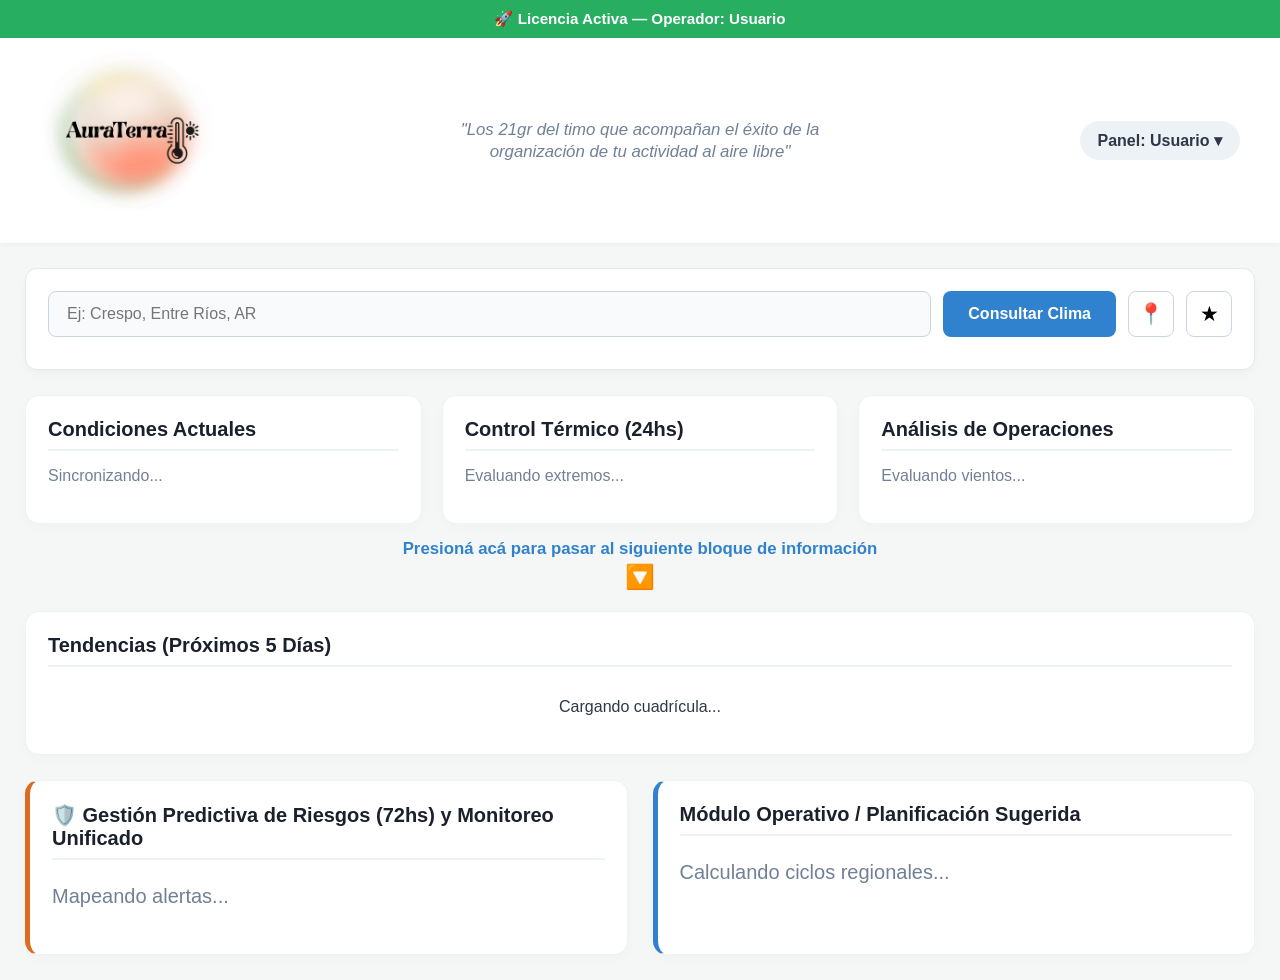
==== public/dashboard.html @ 8daf8d25 "feat: agregar dashboard.html en la carpeta public" ====
<!DOCTYPE html>
<html lang="es">
<head>
    <meta charset="UTF-8">
    <title>Dashboard - AuraTerra</title>
    <style>
        body { font-family: 'Segoe UI', sans-serif; background-color: #f4f7f6; color: #2d3748; margin: 0; padding: 0; scroll-behavior: smooth; }
        .estado-licencia-barra { background-color: #27ae60; color: white; text-align: center; padding: 10px; font-weight: bold; font-size: 0.95rem; }
        .toast-notificacion { display: none; background-color: #2d3748; color: white; padding: 14px 24px; position: fixed; bottom: 30px; left: 30px; z-index: 999999; border-radius: 8px; box-shadow: 0 4px 15px rgba(0,0,0,0.2); font-weight: 600; border-left: 5px solid #27ae60; }
        header { background-color: white; padding: 10px 40px; display: flex; justify-content: space-between; align-items: center; box-shadow: 0 2px 4px rgba(0,0,0,0.04); position: relative; }
        .logo-container-btn { background: none; border: none; cursor: pointer; padding: 0; display: inline-flex; align-items: center; outline: none; position: relative; z-index: 10; }
        .logo-img { width: 185px; height: auto; object-fit: contain; }
        .eslogan-central-header { position: absolute; left: 50%; transform: translateX(-50%); font-style: italic; color: #718096; font-size: 1.05rem; font-weight: 500; text-align: center; max-width: 450px; line-height: 1.3; pointer-events: none !important; z-index: 1; user-select: none; }
        .user-menu-container { position: relative; z-index: 10; }
        .user-trigger { cursor: pointer; font-weight: 600; padding: 10px 18px; background: #edf2f7; border-radius: 20px; user-select: none; display: inline-block; }
        .dropdown-menu { display: none; position: absolute; background: white; box-shadow: 0 10px 25px rgba(0,0,0,0.15); border-radius: 8px; padding: 15px; right: 0; top: 48px; z-index: 100000; min-width: 220px; border: 1px solid #e2e8f0; }
        .container { max-width: 1440px; margin: 0 auto; padding: 25px; }
        .buscador-box { background: white; padding: 22px; border-radius: 12px; box-shadow: 0 4px 10px rgba(0,0,0,0.03); margin-bottom: 25px; border: 1px solid #e2e8f0; }
        .buscador-inputs-row { display: flex; gap: 12px; align-items: center; width: 100%; }
        .buscador-inputs-row input { flex: 1; padding: 12px 18px; border: 1px solid #cbd5e0; border-radius: 8px; font-size: 1rem; background-color: #f8fafc; height: 46px; box-sizing: border-box; outline: none; }
        #btnGps, #btnFav { width: 46px; height: 46px; display: flex; align-items: center; justify-content: center; font-size: 1.3rem; cursor: pointer; border-radius: 8px; border: 1px solid #cbd5e0; background: #fff; box-sizing: border-box; }
        #btnBuscar { background: #3182ce; color: white; border: none; padding: 0 25px; height: 46px; border-radius: 8px; cursor: pointer; font-weight: bold; font-size: 1rem; white-space: nowrap; box-sizing: border-box; }
        .bloque-hoy-3-columnas { display: grid; grid-template-columns: 1fr 1fr 1fr; gap: 20px; align-items: stretch; margin-bottom: 5px; }
        .card { background: white; padding: 22px; border-radius: 14px; border: 1px solid #edf2f7; box-shadow: 0 4px 12px rgba(0,0,0,0.02); }
        .card h3 { margin-top: 0; margin-bottom: 12px; font-size: 1.25rem; color: #1a202c; border-bottom: 2px solid #edf2f7; padding-bottom: 8px; font-weight: 700; }
        .texto-agrandado-legible { font-size: 1.25rem !important; line-height: 1.6 !important; color: #2d3748; }
        .grid-cinco-columnas-dias { display: grid; grid-template-columns: repeat(5, 1fr); gap: 15px; margin-top: 15px; }
        .divisor-navegacion-interactivo { width: 100%; text-align: center; margin: 15px 0 20px 0; cursor: pointer; display: flex; flex-direction: column; align-items: center; justify-content: center; gap: 4px; color: #3182ce; font-weight: bold; font-size: 1.05rem; user-select: none; }
        .divisor-navegacion-interactivo .flecha-animada { font-size: 1.5rem; animation: bounceFlecha 1.5s infinite; }
        @keyframes bounceFlecha { 0%, 100% { transform: translateY(0); } 50% { transform: translateY(5px); } }
        
        .modal-alert-overlay { position: fixed; top: 0; left: 0; right: 0; bottom: 0; background: rgba(30, 41, 59, 0.45); backdrop-filter: blur(4px); display: none; justify-content: center; align-items: center; z-index: 999999; }
        .modal-alert-overlay.show { display: flex; }
        .modal-alert-card { background: white; padding: 30px; border-radius: 16px; width: 95%; max-width: 650px; box-shadow: 0 20px 25px rgba(0,0,0,0.15); text-align: left; }
        .input-modal-premium { width: 100%; padding: 12px; border: 2px solid #cbd5e0; border-radius: 8px; font-size: 1rem; margin: 15px 0; box-sizing: border-box; outline: none; }
        .btn-modal-confirm { background: #3182ce; color: white; padding: 12px; border: none; border-radius: 8px; font-weight: bold; cursor: pointer; width: 100%; margin-top: 15px; }
        .info-grid-modal { display: grid; grid-template-columns: 1fr 1fr; gap: 20px; margin-top: 20px; }
        .info-card-modal { background: #f8fafc; padding: 15px; border-radius: 10px; border-left: 4px solid #3182ce; }
        .info-card-modal h4 { margin: 0 0 8px 0; color: #2c5282; font-size: 1.1rem; }
        .info-card-modal p { margin: 0; font-size: 0.9rem; color: #4a5568; line-height: 1.4; }
    </style>
</head>
<body>
    <div id="toastApp" class="toast-notificacion"></div>
    <div class="estado-licencia-barra" id="barraEstadoLicencia">🚀 Licencia Activa — Operador: <span id="spanNombreUsuario">Usuario</span></div>

    <header id="seccionCabeceraTop">
        <button class="logo-container-btn" id="btnLogoInfo">
            <img src="./img/image_67422e.jpg" class="logo-img" alt="Logo">
        </button>
        <div class="eslogan-central-header">"Los 21gr del timo que acompañan el éxito de la organización de tu actividad al aire libre"</div>
        <div class="user-menu-container">
            <div class="user-trigger" id="userTrigger">Panel: <span id="spanNombrePanel">Usuario</span> ▾</div>
            <div class="dropdown-menu" id="dropdownMenu">
                <div style="font-weight:bold; margin-bottom:8px; border-bottom:1px solid #edf2f7; padding-bottom:4px;">📍 Favoritos</div>
                <div id="listaFavoritosContent"></div>
                <a href="#" id="linkAdminConsole" style="display: none; color: #3182ce; font-weight: bold; padding: 8px 0; text-decoration: none; font-size: 0.95rem; border-top: 1px solid #edf2f7; margin-top: 5px;">⚙️ Consola Especial Admin</a>
                <a href="#" id="btnCerrarSesion" style="color:#e53e3e; text-decoration:none; display:block; margin-top:10px; font-weight:bold; border-top:1px solid #edf2f7; padding-top:8px;">Cerrar Sesión</a>
            </div>
        </div>
    </header>

    <div class="container">
        <div class="buscador-box">
            <div class="buscador-inputs-row">
                <input type="text" id="inputCiudad" placeholder="Ej: Crespo, Entre Ríos, AR">
                <button id="btnBuscar">Consultar Clima</button>
                <button id="btnGps" title="Ubicación Actual">📍</button>
                <button id="btnFav" title="Guardar Favorito">★</button>
            </div>
            <div id="coordenadasActuales" style="margin-top: 10px; font-size: 0.9rem; color:#718096;"></div>
        </div>

        <div class="bloque-hoy-3-columnas" id="seccionClimaHoyPrincipal">
            <div class="card" id="cardActual"><h3>Condiciones Actuales</h3><div id="bloqueActual"><p style="color:#718096;">Sincronizando...</p></div></div>
            <div class="card" id="cardControlTermicoMini"><h3>Control Térmico (24hs)</h3><div id="bloqueExtremas24hCont"><p style="color:#718096;">Evaluando extremos...</p></div></div>
            <div class="card" id="cardLegalFumigacion"><h3 id="tituloDinamicoLegal">Análisis de Operaciones</h3><div id="bloqueLegalFumigacion"><p style="color:#718096;">Evaluando vientos...</p></div></div>
        </div>

        <div class="divisor-navegacion-interactivo" onclick="document.getElementById('seccionBloquesInformacionCard').scrollIntoView({behavior:'smooth'});">
            <span>Presioná acá para pasar al siguiente bloque de información</span>
            <span class="flecha-animada">🔽</span>
        </div>

        <div class="card" id="cardPronosticoCardMaster" style="margin-bottom: 25px;">
            <h3>Tendencias (Próximos 5 Días)</h3>
            <div class="grid-cinco-columnas-dias" id="bloquePronostico"><p style="grid-column: span 5; text-align:center;">Cargando cuadrícula...</p></div>
        </div>

        <div style="display: grid; grid-template-columns: 1fr 1fr; gap: 25px;" id="seccionBloquesInformacionCard">
            <div class="card" style="border-left: 5px solid #dd6b20;">
                <h3>🛡️ Gestión Predictiva de Riesgos (72hs) y Monitoreo Unificado</h3>
                <div id="bloqueAlertas" class="texto-agrandado-legible"><p style="color:#718096;">Mapeando alertas...</p></div>
            </div>
            <div class="card" id="cardFiltroDinamicoRol" style="border-left: 5px solid #3182ce;">
                <h3 id="tituloFiltroDinamicoRol">Módulo Operativo / Planificación Sugerida</h3>
                <div id="bloqueFiltroDinamicoRol" class="texto-agrandado-legible"><p style="color:#718096;">Calculando ciclos regionales...</p></div>
                <div id="bloqueSecundarioRol" style="margin-top:15px;"></div>
            </div>
        </div>
    </div>

    <!-- Modales -->
    <div class="modal-alert-overlay" id="modalInfoCorporativo">
        <div class="modal-alert-card">
            <div style="text-align: center; margin-bottom: 10px;">
                <img src="./img/image_67422e.jpg" style="width: 140px; height: auto;" alt="Logo">
                <h2 style="color:#2b6cb0; margin: 10px 0 5px 0;">AuraTerra</h2>
            </div>
            <div class="info-grid-modal">
                <div class="info-card-modal">
                    <h4>👥 Quiénes Somos</h4>
                    <p>Somos una plataforma de ingeniería agroclimatológica en Entre Ríos, fundada por <b>Javier Folmer, Soledad Gareis y Tamara Godoy</b>.</p>
                </div>
                <div class="info-card-modal">
                    <h4>⚙️ Cómo funciona</h4>
                    <p>Procesamos hilos asincrónicos de OpenWeather cruzados con marcos legales de deriva fitosanitaria y seguridad estructural.</p>
                </div>
            </div>
            <div class="info-card-modal" style="margin-top:20px; width:100%; border-left-color:#27ae60;">
                <h4>🚀 Qué Nos Diferencia del Resto</h4>
                <p>Transformamos analíticas crudas atmosféricas en marcos de decisión operativos personalizados de forma directa por rol de usuario activo, blindando tus montajes perimetrales y siembras zonales.</p>
            </div>
            <button id="btnCerrarModalInfo" class="btn-modal-confirm">Volver al Panel Técnico ⬅</button>
        </div>
    </div>

    <div class="modal-alert-overlay" id="modalAgregarAliasFav">
        <div class="modal-alert-card">
            <h3>⭐ Asignar Alias Favorito</h3>
            <p style="color:#718096; font-size:0.85rem; margin-bottom:10px;">Ingresá una etiqueta descriptiva para este lote:</p>
            <input type="text" id="inputModalAlias" class="input-modal-premium" placeholder="Ej: Mi Campo Principal">
            <div style="display:flex; gap:10px; justify-content:flex-end; margin-top:15px;">
                <button id="btnCancelarAlias" style="background:#e2e8f0; color:#4a5568; padding:10px 15px; border-radius:6px; border:none; cursor:pointer;">Cancelar</button>
                <button id="btnConfirmarAlias" style="background:#3182ce; color:white; padding:10px 15px; border-radius:6px; border:none; cursor:pointer;">Guardar Marcador</button>
            </div>
        </div>
    </div>

    <div id="modalErrorBuscador" class="modal-alert-overlay">
        <div class="modal-alert-card" style="text-align:center;">
            <h3 style="color:#e53e3e; margin-top:0;">⚠️ Formato de Búsqueda Inválido</h3>
            <p style="color:#4a5568; line-height:1.5; text-align:left;">Por favor, ingrese la localidad respetando la estructura obligatoria de tres términos separados por comas:<br><br><b>Ciudad, Provincia, País</b><br><br><i>Ejemplo: Crespo, Entre Ríos, AR</i></p>
            <button id="btnCerrarModalError" style="background:#e53e3e; width:100%; color:white; border:none; padding:10px; border-radius:6px; cursor:pointer; font-weight:bold;">Entendido</button>
        </div>
    </div>

    <div class="modal-alert-overlay" id="modalEditarAliasFav">
        <div class="modal-alert-card">
            <h3>📝 Renombrar Alias de Favorito</h3>
            <p style="color:#718096; font-size:0.85rem; margin-bottom:10px;">Modificá el nombre identificatorio de esta localidad guardada:</p>
            <input type="text" id="inputModalEditarAlias" class="input-modal-premium" style="width:100%; padding:12px; border:2px solid #cbd5e0; border-radius:8px; outline:none; margin:10px 0;">
            <div style="display:flex; gap:10px; justify-content:flex-end; margin-top:15px;">
                <button onclick="document.getElementById('modalEditarAliasFav').classList.remove('show')" style="background:#e2e8f0; color:#4a5568; padding:10px 15px; border-radius:6px; border:none; cursor:pointer;">Cancelar</button>
                <button id="btnConfirmarEditarAlias" style="background:#27ae60; color:white; padding:10px 15px; border-radius:6px; border:none; cursor:pointer;">Actualizar Nombre</button>
            </div>
        </div>
    </div>

    <script>
        // Configuración global de conexión con la API Backend
        const URL_BASE_SISTEMA = "http://localhost/auraTerraMayo/PUBLIC";

        // Carga dinámica de datos de usuario desde localStorage/sessionStorage
        const usuarioSesion = JSON.parse(localStorage.getItem('usuario') || '{}');
        const ROL_DE_SESION_ACTIVO = usuarioSesion.rol || 'agricultor';
        const NOMBRE_DE_USUARIO_SESION = usuarioSesion.nombre || 'Usuario';

        document.addEventListener('DOMContentLoaded', () => {
            const spanNombreUsuario = document.getElementById('spanNombreUsuario');
            const spanNombrePanel = document.getElementById('spanNombrePanel');
            const linkAdminConsole = document.getElementById('linkAdminConsole');

            if (spanNombreUsuario) spanNombreUsuario.textContent = NOMBRE_DE_USUARIO_SESION;
            if (spanNombrePanel) spanNombrePanel.textContent = NOMBRE_DE_USUARIO_SESION;

            if (ROL_DE_SESION_ACTIVO === 'admin' && linkAdminConsole) {
                linkAdminConsole.style.display = 'block';
            }

            // Manejo del menú desplegable de usuario
            const ut = document.getElementById('userTrigger');
            const dm = document.getElementById('dropdownMenu');
            if (ut && dm) {
                ut.addEventListener('click', (e) => {
                    e.stopPropagation();
                    dm.style.display = (dm.style.display === 'block') ? 'none' : 'block';
                });
            }
            document.addEventListener('click', () => { if (dm) dm.style.display = 'none'; });

            // Cierre de sesión enviando petición al Backend
            const btnCerrarSesion = document.getElementById('btnCerrarSesion');
            if (btnCerrarSesion) {
                btnCerrarSesion.addEventListener('click', async (e) => {
                    e.preventDefault();
                    try {
                        await fetch(`${URL_BASE_SISTEMA}/logout`, { method: 'POST' });
                    } catch (err) {
                        console.error("Error cerrando sesión en API:", err);
                    }
                    localStorage.removeItem('usuario');
                    window.location.href = './index.html';
                });
            }
        });
    </script>
    <script src="./js/dashboard.js"></script>
</body>
</html>
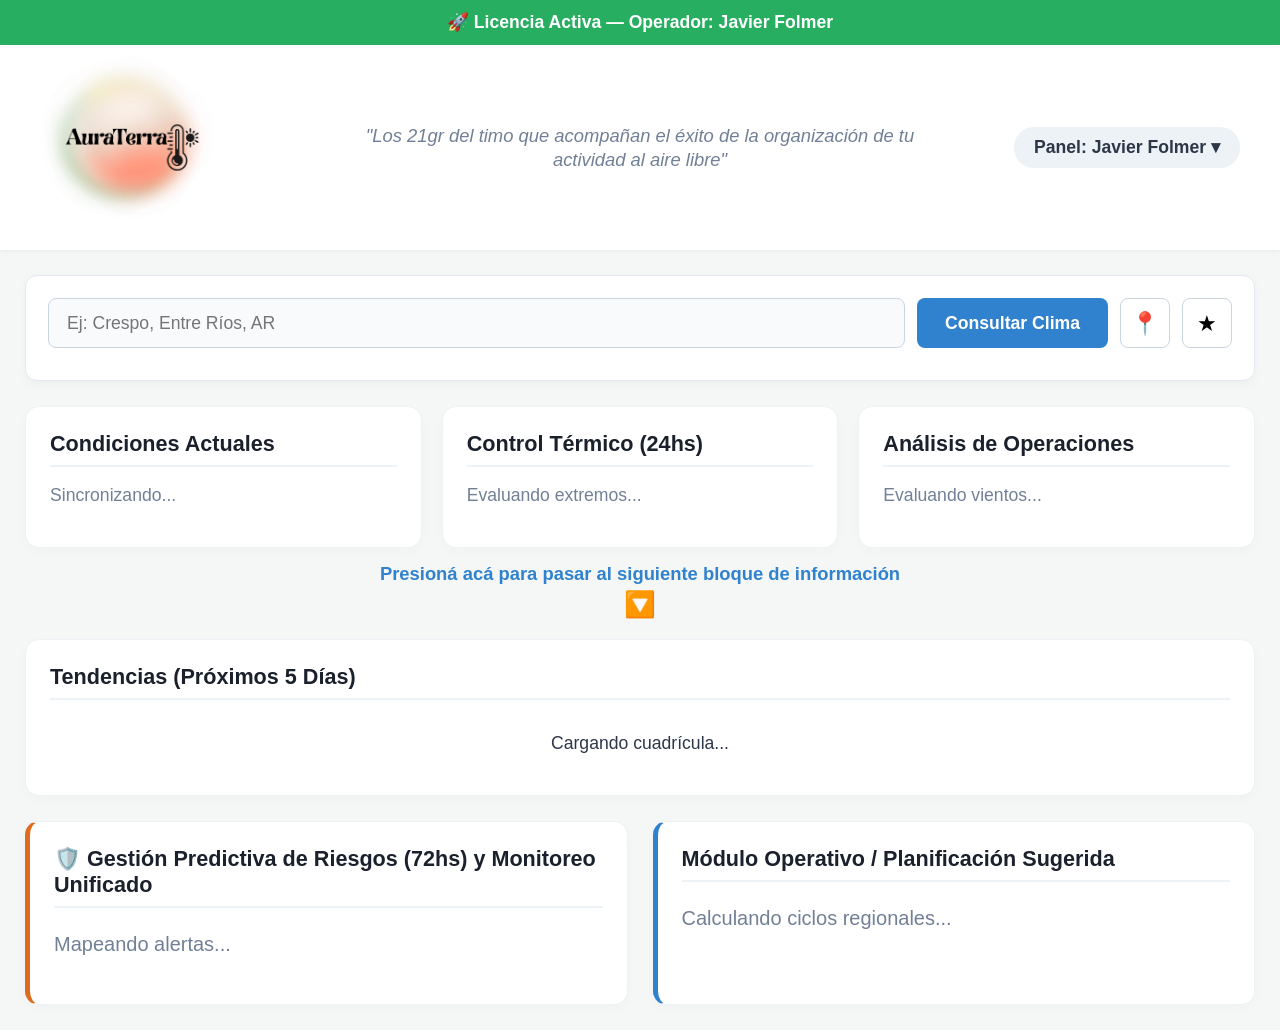
==== commit 88633a2b: "Aumento en el tamaño de letra, box para dejar sesion iniciada y mensaje para doble factor de autemti" ====
--- a/public/dashboard.html
+++ b/public/dashboard.html
@@ -5,39 +5,39 @@
     <title>Dashboard - AuraTerra</title>
     <style>
         body { font-family: 'Segoe UI', sans-serif; background-color: #f4f7f6; color: #2d3748; margin: 0; padding: 0; scroll-behavior: smooth; }
-        .estado-licencia-barra { background-color: #27ae60; color: white; text-align: center; padding: 10px; font-weight: bold; font-size: 0.95rem; }
+        .estado-licencia-barra { background-color: #27ae60; color: white; text-align: center; padding: 12px; font-weight: bold; font-size: 1.1rem; }
         .toast-notificacion { display: none; background-color: #2d3748; color: white; padding: 14px 24px; position: fixed; bottom: 30px; left: 30px; z-index: 999999; border-radius: 8px; box-shadow: 0 4px 15px rgba(0,0,0,0.2); font-weight: 600; border-left: 5px solid #27ae60; }
         header { background-color: white; padding: 10px 40px; display: flex; justify-content: space-between; align-items: center; box-shadow: 0 2px 4px rgba(0,0,0,0.04); position: relative; }
         .logo-container-btn { background: none; border: none; cursor: pointer; padding: 0; display: inline-flex; align-items: center; outline: none; position: relative; z-index: 10; }
         .logo-img { width: 185px; height: auto; object-fit: contain; }
-        .eslogan-central-header { position: absolute; left: 50%; transform: translateX(-50%); font-style: italic; color: #718096; font-size: 1.05rem; font-weight: 500; text-align: center; max-width: 450px; line-height: 1.3; pointer-events: none !important; z-index: 1; user-select: none; }
+        .eslogan-central-header { position: absolute; left: 50%; transform: translateX(-50%); font-style: italic; color: #718096; font-size: 1.15rem; font-weight: 500; text-align: center; max-width: 550px; line-height: 1.3; pointer-events: none !important; z-index: 1; user-select: none; }
         .user-menu-container { position: relative; z-index: 10; }
-        .user-trigger { cursor: pointer; font-weight: 600; padding: 10px 18px; background: #edf2f7; border-radius: 20px; user-select: none; display: inline-block; }
-        .dropdown-menu { display: none; position: absolute; background: white; box-shadow: 0 10px 25px rgba(0,0,0,0.15); border-radius: 8px; padding: 15px; right: 0; top: 48px; z-index: 100000; min-width: 220px; border: 1px solid #e2e8f0; }
+        .user-trigger { cursor: pointer; font-weight: 700; font-size: 1.1rem; padding: 10px 20px; background: #edf2f7; border-radius: 20px; user-select: none; display: inline-block; }
+        .dropdown-menu { display: none; position: absolute; background: white; box-shadow: 0 10px 25px rgba(0,0,0,0.15); border-radius: 8px; padding: 15px; right: 0; top: 48px; z-index: 100000; min-width: 240px; border: 1px solid #e2e8f0; }
         .container { max-width: 1440px; margin: 0 auto; padding: 25px; }
         .buscador-box { background: white; padding: 22px; border-radius: 12px; box-shadow: 0 4px 10px rgba(0,0,0,0.03); margin-bottom: 25px; border: 1px solid #e2e8f0; }
         .buscador-inputs-row { display: flex; gap: 12px; align-items: center; width: 100%; }
-        .buscador-inputs-row input { flex: 1; padding: 12px 18px; border: 1px solid #cbd5e0; border-radius: 8px; font-size: 1rem; background-color: #f8fafc; height: 46px; box-sizing: border-box; outline: none; }
-        #btnGps, #btnFav { width: 46px; height: 46px; display: flex; align-items: center; justify-content: center; font-size: 1.3rem; cursor: pointer; border-radius: 8px; border: 1px solid #cbd5e0; background: #fff; box-sizing: border-box; }
-        #btnBuscar { background: #3182ce; color: white; border: none; padding: 0 25px; height: 46px; border-radius: 8px; cursor: pointer; font-weight: bold; font-size: 1rem; white-space: nowrap; box-sizing: border-box; }
+        .buscador-inputs-row input { flex: 1; padding: 12px 18px; border: 1px solid #cbd5e0; border-radius: 8px; font-size: 1.1rem; background-color: #f8fafc; height: 50px; box-sizing: border-box; outline: none; }
+        #btnGps, #btnFav { width: 50px; height: 50px; display: flex; align-items: center; justify-content: center; font-size: 1.4rem; cursor: pointer; border-radius: 8px; border: 1px solid #cbd5e0; background: #fff; box-sizing: border-box; }
+        #btnBuscar { background: #3182ce; color: white; border: none; padding: 0 28px; height: 50px; border-radius: 8px; cursor: pointer; font-weight: bold; font-size: 1.1rem; white-space: nowrap; box-sizing: border-box; }
         .bloque-hoy-3-columnas { display: grid; grid-template-columns: 1fr 1fr 1fr; gap: 20px; align-items: stretch; margin-bottom: 5px; }
-        .card { background: white; padding: 22px; border-radius: 14px; border: 1px solid #edf2f7; box-shadow: 0 4px 12px rgba(0,0,0,0.02); }
-        .card h3 { margin-top: 0; margin-bottom: 12px; font-size: 1.25rem; color: #1a202c; border-bottom: 2px solid #edf2f7; padding-bottom: 8px; font-weight: 700; }
+        .card { background: white; padding: 24px; border-radius: 14px; border: 1px solid #edf2f7; box-shadow: 0 4px 12px rgba(0,0,0,0.02); }
+        .card h3 { margin-top: 0; margin-bottom: 14px; font-size: 1.35rem; color: #1a202c; border-bottom: 2px solid #edf2f7; padding-bottom: 8px; font-weight: 800; }
         .texto-agrandado-legible { font-size: 1.25rem !important; line-height: 1.6 !important; color: #2d3748; }
         .grid-cinco-columnas-dias { display: grid; grid-template-columns: repeat(5, 1fr); gap: 15px; margin-top: 15px; }
-        .divisor-navegacion-interactivo { width: 100%; text-align: center; margin: 15px 0 20px 0; cursor: pointer; display: flex; flex-direction: column; align-items: center; justify-content: center; gap: 4px; color: #3182ce; font-weight: bold; font-size: 1.05rem; user-select: none; }
-        .divisor-navegacion-interactivo .flecha-animada { font-size: 1.5rem; animation: bounceFlecha 1.5s infinite; }
+        .divisor-navegacion-interactivo { width: 100%; text-align: center; margin: 15px 0 20px 0; cursor: pointer; display: flex; flex-direction: column; align-items: center; justify-content: center; gap: 4px; color: #3182ce; font-weight: bold; font-size: 1.15rem; user-select: none; }
+        .divisor-navegacion-interactivo .flecha-animada { font-size: 1.6rem; animation: bounceFlecha 1.5s infinite; }
         @keyframes bounceFlecha { 0%, 100% { transform: translateY(0); } 50% { transform: translateY(5px); } }
         
         .modal-alert-overlay { position: fixed; top: 0; left: 0; right: 0; bottom: 0; background: rgba(30, 41, 59, 0.45); backdrop-filter: blur(4px); display: none; justify-content: center; align-items: center; z-index: 999999; }
         .modal-alert-overlay.show { display: flex; }
         .modal-alert-card { background: white; padding: 30px; border-radius: 16px; width: 95%; max-width: 650px; box-shadow: 0 20px 25px rgba(0,0,0,0.15); text-align: left; }
         .input-modal-premium { width: 100%; padding: 12px; border: 2px solid #cbd5e0; border-radius: 8px; font-size: 1rem; margin: 15px 0; box-sizing: border-box; outline: none; }
-        .btn-modal-confirm { background: #3182ce; color: white; padding: 12px; border: none; border-radius: 8px; font-weight: bold; cursor: pointer; width: 100%; margin-top: 15px; }
+        .btn-modal-confirm { background: #3182ce; color: white; padding: 12px; border: none; border-radius: 8px; font-weight: bold; cursor: pointer; width: 100%; margin-top: 15px; font-size: 1.05rem; }
         .info-grid-modal { display: grid; grid-template-columns: 1fr 1fr; gap: 20px; margin-top: 20px; }
         .info-card-modal { background: #f8fafc; padding: 15px; border-radius: 10px; border-left: 4px solid #3182ce; }
         .info-card-modal h4 { margin: 0 0 8px 0; color: #2c5282; font-size: 1.1rem; }
-        .info-card-modal p { margin: 0; font-size: 0.9rem; color: #4a5568; line-height: 1.4; }
+        .info-card-modal p { margin: 0; font-size: 0.95rem; color: #4a5568; line-height: 1.4; }
     </style>
 </head>
 <body>
@@ -52,10 +52,10 @@
         <div class="user-menu-container">
             <div class="user-trigger" id="userTrigger">Panel: <span id="spanNombrePanel">Usuario</span> ▾</div>
             <div class="dropdown-menu" id="dropdownMenu">
-                <div style="font-weight:bold; margin-bottom:8px; border-bottom:1px solid #edf2f7; padding-bottom:4px;">📍 Favoritos</div>
+                <div style="font-weight:bold; margin-bottom:8px; border-bottom:1px solid #edf2f7; padding-bottom:4px; font-size:1.05rem;">📍 Favoritos</div>
                 <div id="listaFavoritosContent"></div>
-                <a href="#" id="linkAdminConsole" style="display: none; color: #3182ce; font-weight: bold; padding: 8px 0; text-decoration: none; font-size: 0.95rem; border-top: 1px solid #edf2f7; margin-top: 5px;">⚙️ Consola Especial Admin</a>
-                <a href="#" id="btnCerrarSesion" style="color:#e53e3e; text-decoration:none; display:block; margin-top:10px; font-weight:bold; border-top:1px solid #edf2f7; padding-top:8px;">Cerrar Sesión</a>
+                <a href="#" id="linkAdminConsole" style="display: none; color: #3182ce; font-weight: bold; padding: 8px 0; text-decoration: none; font-size: 1.05rem; border-top: 1px solid #edf2f7; margin-top: 5px;">⚙️ Consola Especial Admin</a>
+                <a href="#" id="btnCerrarSesion" style="color:#e53e3e; text-decoration:none; display:block; margin-top:10px; font-weight:bold; border-top:1px solid #edf2f7; padding-top:8px; font-size:1.05rem;">Cerrar Sesión</a>
             </div>
         </div>
     </header>
@@ -68,13 +68,13 @@
                 <button id="btnGps" title="Ubicación Actual">📍</button>
                 <button id="btnFav" title="Guardar Favorito">★</button>
             </div>
-            <div id="coordenadasActuales" style="margin-top: 10px; font-size: 0.9rem; color:#718096;"></div>
+            <div id="coordenadasActuales" style="margin-top: 10px; font-size: 0.95rem; color:#718096;"></div>
         </div>
 
         <div class="bloque-hoy-3-columnas" id="seccionClimaHoyPrincipal">
-            <div class="card" id="cardActual"><h3>Condiciones Actuales</h3><div id="bloqueActual"><p style="color:#718096;">Sincronizando...</p></div></div>
-            <div class="card" id="cardControlTermicoMini"><h3>Control Térmico (24hs)</h3><div id="bloqueExtremas24hCont"><p style="color:#718096;">Evaluando extremos...</p></div></div>
-            <div class="card" id="cardLegalFumigacion"><h3 id="tituloDinamicoLegal">Análisis de Operaciones</h3><div id="bloqueLegalFumigacion"><p style="color:#718096;">Evaluando vientos...</p></div></div>
+            <div class="card" id="cardActual"><h3>Condiciones Actuales</h3><div id="bloqueActual"><p style="color:#718096; font-size:1.1rem;">Sincronizando...</p></div></div>
+            <div class="card" id="cardControlTermicoMini"><h3>Control Térmico (24hs)</h3><div id="bloqueExtremas24hCont"><p style="color:#718096; font-size:1.1rem;">Evaluando extremos...</p></div></div>
+            <div class="card" id="cardLegalFumigacion"><h3 id="tituloDinamicoLegal">Análisis de Operaciones</h3><div id="bloqueLegalFumigacion"><p style="color:#718096; font-size:1.1rem;">Evaluando vientos...</p></div></div>
         </div>
 
         <div class="divisor-navegacion-interactivo" onclick="document.getElementById('seccionBloquesInformacionCard').scrollIntoView({behavior:'smooth'});">
@@ -84,12 +84,12 @@
 
         <div class="card" id="cardPronosticoCardMaster" style="margin-bottom: 25px;">
             <h3>Tendencias (Próximos 5 Días)</h3>
-            <div class="grid-cinco-columnas-dias" id="bloquePronostico"><p style="grid-column: span 5; text-align:center;">Cargando cuadrícula...</p></div>
+            <div class="grid-cinco-columnas-dias" id="bloquePronostico"><p style="grid-column: span 5; text-align:center; font-size:1.1rem;">Cargando cuadrícula...</p></div>
         </div>
 
         <div style="display: grid; grid-template-columns: 1fr 1fr; gap: 25px;" id="seccionBloquesInformacionCard">
             <div class="card" style="border-left: 5px solid #dd6b20;">
-                <h3>🛡️ Gestión Predictiva de Riesgos (72hs) y Monitoreo Unificado</h3>
+                <h3>🛡️️ Gestión Predictiva de Riesgos (72hs) y Monitoreo Unificado</h3>
                 <div id="bloqueAlertas" class="texto-agrandado-legible"><p style="color:#718096;">Mapeando alertas...</p></div>
             </div>
             <div class="card" id="cardFiltroDinamicoRol" style="border-left: 5px solid #3182ce;">
@@ -114,7 +114,7 @@
                 </div>
                 <div class="info-card-modal">
                     <h4>⚙️ Cómo funciona</h4>
-                    <p>Procesamos hilos asincrónicos de OpenWeather cruzados con marcos legales de deriva fitosanitaria y seguridad estructural.</p>
+                    <p>Procesamos un modelo de consenso tripartito en tiempo real (OpenWeatherMap + WeatherAPI + Tomorrow.io) con marcos normativos provinciales y nacionales.</p>
                 </div>
             </div>
             <div class="info-card-modal" style="margin-top:20px; width:100%; border-left-color:#27ae60;">
@@ -125,10 +125,56 @@
         </div>
     </div>
 
+    <!-- Modal Consola de Administrador con Gestión de Usuarios -->
+    <div class="modal-alert-overlay" id="modalConsolaAdmin">
+        <div class="modal-alert-card" style="max-width: 840px; width: 95%; max-height: 88vh; overflow-y: auto; text-align: left; padding: 25px;">
+            <div style="display:flex; justify-content:space-between; align-items:center; border-bottom:2px solid #edf2f7; padding-bottom:10px; margin-bottom:15px;">
+                <h3 style="margin:0; color:#2b6cb0; font-size:1.45rem;">⚙️ Auditoría, Telemetría y Cuentas</h3>
+                <button id="btnCerrarAdminConsole" style="background:none; border:none; font-size:1.5rem; cursor:pointer;">❌</button>
+            </div>
+            
+            <h4 style="margin:12px 0 6px 0; color:#1a202c; font-size:1.2rem;">👥 Gestión de Cuentas y Estado de Suscripción</h4>
+            <p style="margin:0 0 10px 0; font-size:0.95rem; color:#718096;">Periodo de evaluación: <b>7 días</b>. Luego del plazo, la cuenta se suspende automáticamente hasta activar el plan.</p>
+            
+            <div style="overflow-x: auto; background:#fff; border:1px solid #e2e8f0; border-radius:8px; margin-bottom:20px;">
+                <table style="width:100%; border-collapse:collapse; font-size:0.95rem; text-align:left;">
+                    <thead>
+                        <tr style="background:#f7fafc; border-bottom:2px solid #e2e8f0; color:#4a5568;">
+                            <th style="padding:10px;">Usuario</th>
+                            <th style="padding:10px;">Email</th>
+                            <th style="padding:10px;">Rol</th>
+                            <th style="padding:10px;">Estado</th>
+                            <th style="padding:10px;">Prueba</th>
+                            <th style="padding:10px; text-align:center;">Acción</th>
+                        </tr>
+                    </thead>
+                    <tbody id="tablaUsuariosAdminBody">
+                        <tr><td colspan="6" style="padding:15px; text-align:center; color:#718096;">Cargando usuarios...</td></tr>
+                    </tbody>
+                </table>
+            </div>
+
+            <div style="display:grid; grid-template-columns: 1fr 1fr; gap:15px;">
+                <div>
+                    <h4 style="margin:0 0 6px 0; color:#2d3748; font-size:1.15rem;">📊 Ranking Más Consultadas</h4>
+                    <div id="rankingConsultasBox" style="background:#f8fafc; border:1px solid #e2e8f0; border-radius:8px; padding:12px; font-size:1rem; min-height:120px;">
+                        Cargando métricas...
+                    </div>
+                </div>
+                <div>
+                    <h4 style="margin:0 0 6px 0; color:#2d3748; font-size:1.15rem;">🕒 Últimos Eventos</h4>
+                    <div id="ultimosEventosBox" style="max-height:160px; overflow-y:auto; font-size:0.95rem; border:1px solid #e2e8f0; border-radius:8px; padding:10px; background:#fff;">
+                        Cargando registros...
+                    </div>
+                </div>
+            </div>
+        </div>
+    </div>
+
     <div class="modal-alert-overlay" id="modalAgregarAliasFav">
         <div class="modal-alert-card">
             <h3>⭐ Asignar Alias Favorito</h3>
-            <p style="color:#718096; font-size:0.85rem; margin-bottom:10px;">Ingresá una etiqueta descriptiva para este lote:</p>
+            <p style="color:#718096; font-size:0.95rem; margin-bottom:10px;">Ingresá una etiqueta descriptiva para este lote:</p>
             <input type="text" id="inputModalAlias" class="input-modal-premium" placeholder="Ej: Mi Campo Principal">
             <div style="display:flex; gap:10px; justify-content:flex-end; margin-top:15px;">
                 <button id="btnCancelarAlias" style="background:#e2e8f0; color:#4a5568; padding:10px 15px; border-radius:6px; border:none; cursor:pointer;">Cancelar</button>
@@ -148,7 +194,7 @@
     <div class="modal-alert-overlay" id="modalEditarAliasFav">
         <div class="modal-alert-card">
             <h3>📝 Renombrar Alias de Favorito</h3>
-            <p style="color:#718096; font-size:0.85rem; margin-bottom:10px;">Modificá el nombre identificatorio de esta localidad guardada:</p>
+            <p style="color:#718096; font-size:0.95rem; margin-bottom:10px;">Modificá el nombre identificatorio de esta localidad guardada:</p>
             <input type="text" id="inputModalEditarAlias" class="input-modal-premium" style="width:100%; padding:12px; border:2px solid #cbd5e0; border-radius:8px; outline:none; margin:10px 0;">
             <div style="display:flex; gap:10px; justify-content:flex-end; margin-top:15px;">
                 <button onclick="document.getElementById('modalEditarAliasFav').classList.remove('show')" style="background:#e2e8f0; color:#4a5568; padding:10px 15px; border-radius:6px; border:none; cursor:pointer;">Cancelar</button>
@@ -158,27 +204,28 @@
     </div>
 
     <script>
-        // Configuración global de conexión con la API Backend
-        const URL_BASE_SISTEMA = "http://localhost/auraTerraMayo/PUBLIC";
-
-        // Carga dinámica de datos de usuario desde localStorage/sessionStorage
-        const usuarioSesion = JSON.parse(localStorage.getItem('usuario') || '{}');
-        const ROL_DE_SESION_ACTIVO = usuarioSesion.rol || 'agricultor';
-        const NOMBRE_DE_USUARIO_SESION = usuarioSesion.nombre || 'Usuario';
+        // Configuración global hacia el backend REST
+        window.URL_BASE_SISTEMA = "http://localhost/auraterra-backend-api";
+
+        // Carga dinámica de la sesión activa (revisa tanto localStorage como sessionStorage)
+        const sesionDataRaw = localStorage.getItem('usuario') || sessionStorage.getItem('usuario') || '{"nombre":"Javier Folmer","rol":"agricultor"}';
+        const usuarioSesion = JSON.parse(sesionDataRaw);
+        window.ROL_DE_SESION_ACTIVO = usuarioSesion.rol || 'agricultor';
+        window.NOMBRE_DE_USUARIO_SESION = usuarioSesion.nombre || 'Javier Folmer';
 
         document.addEventListener('DOMContentLoaded', () => {
             const spanNombreUsuario = document.getElementById('spanNombreUsuario');
             const spanNombrePanel = document.getElementById('spanNombrePanel');
             const linkAdminConsole = document.getElementById('linkAdminConsole');
 
-            if (spanNombreUsuario) spanNombreUsuario.textContent = NOMBRE_DE_USUARIO_SESION;
-            if (spanNombrePanel) spanNombrePanel.textContent = NOMBRE_DE_USUARIO_SESION;
-
-            if (ROL_DE_SESION_ACTIVO === 'admin' && linkAdminConsole) {
+            if (spanNombreUsuario) spanNombreUsuario.textContent = window.NOMBRE_DE_USUARIO_SESION;
+            if (spanNombrePanel) spanNombrePanel.textContent = window.NOMBRE_DE_USUARIO_SESION;
+
+            if (window.ROL_DE_SESION_ACTIVO === 'admin' && linkAdminConsole) {
                 linkAdminConsole.style.display = 'block';
             }
 
-            // Manejo del menú desplegable de usuario
+            // Menú desplegable de usuario
             const ut = document.getElementById('userTrigger');
             const dm = document.getElementById('dropdownMenu');
             if (ut && dm) {
@@ -189,18 +236,142 @@
             }
             document.addEventListener('click', () => { if (dm) dm.style.display = 'none'; });
 
-            // Cierre de sesión enviando petición al Backend
+            // Consola Especial Admin
+            const linkAdmin = document.getElementById('linkAdminConsole');
+            const modalAdmin = document.getElementById('modalConsolaAdmin');
+            const btnCerrarAdmin = document.getElementById('btnCerrarAdminConsole');
+
+            async function cargarDatosConsolaAdmin() {
+                const tbody = document.getElementById('tablaUsuariosAdminBody');
+                const boxRank = document.getElementById('rankingConsultasBox');
+                const boxEventos = document.getElementById('ultimosEventosBox');
+
+                try {
+                    const res = await fetch(`${window.URL_BASE_SISTEMA}/admin/telemetria`);
+                    const data = await res.json();
+
+                    if (data.status !== "ok") {
+                        tbody.innerHTML = `<tr><td colspan="6" style="padding:15px; text-align:center; color:#e53e3e;">⚠️ Error: ${data.message || 'No se pudo cargar la telemetría'}</td></tr>`;
+                        return;
+                    }
+                    
+                    if (data.usuarios && data.usuarios.length > 0) {
+                        tbody.innerHTML = '';
+                        data.usuarios.forEach(u => {
+                            let badgeColor = '#27ae60';
+                            let badgeTxt = 'Activa';
+                            if (u.estado === 'prueba') {
+                                badgeColor = '#dd6b20';
+                                badgeTxt = 'Prueba';
+                            } else if (u.estado === 'suspendido') {
+                                badgeColor = '#e53e3e';
+                                badgeTxt = 'Suspendida';
+                            }
+
+                            let infoDias = (u.estado === 'prueba') 
+                                ? `⏳ <b>${u.dias_restantes}d</b> restantes` 
+                                : (u.estado === 'activo' ? '✓ Ilimitado' : '🚫 Expirado');
+
+                            tbody.innerHTML += `
+                                <tr style="border-bottom:1px solid #edf2f7;">
+                                    <td style="padding:10px; font-weight:700;">${u.nombre}</td>
+                                    <td style="padding:10px; color:#4a5568;">${u.email}</td>
+                                    <td style="padding:10px; text-transform:capitalize;">${u.rol}</td>
+                                    <td style="padding:10px;">
+                                        <span style="background:${badgeColor}20; color:${badgeColor}; padding:3px 9px; border-radius:12px; font-weight:700; font-size:0.85rem; border:1px solid ${badgeColor};">
+                                            ${badgeTxt}
+                                        </span>
+                                    </td>
+                                    <td style="padding:10px; font-size:0.9rem; color:#718096;">${infoDias}</td>
+                                    <td style="padding:10px; text-align:center;">
+                                        <select onchange="cambiarEstadoUsuarioDirecto(${u.id}, this.value)" style="padding:5px 8px; border-radius:6px; border:1.5px solid #cbd5e0; font-weight:700; cursor:pointer; font-size:0.9rem;">
+                                            <option value="" disabled selected>Cambiar a...</option>
+                                            <option value="activo" ${u.estado === 'activo' ? 'disabled' : ''}>🟢 Activar (Pagado)</option>
+                                            <option value="prueba" ${u.estado === 'prueba' ? 'disabled' : ''}>🟠 Modo Prueba</option>
+                                            <option value="suspendido" ${u.estado === 'suspendido' ? 'disabled' : ''}>🔴 Suspender</option>
+                                        </select>
+                                    </td>
+                                </tr>
+                            `;
+                        });
+                    } else {
+                        tbody.innerHTML = '<tr><td colspan="6" style="padding:15px; text-align:center; color:#718096;">No hay usuarios registrados en el sistema.</td></tr>';
+                    }
+
+                    if (data.ranking && data.ranking.length > 0) {
+                        let htmlRank = "<ol style='margin:0; padding-left:20px; line-height:1.6;'>";
+                        data.ranking.forEach(r => {
+                            htmlRank += `<li style='margin-bottom:4px;'><b>${r.componente_clickeado}</b>: ${r.total} clics</li>`;
+                        });
+                        htmlRank += "</ol>";
+                        boxRank.innerHTML = htmlRank;
+                    } else {
+                        boxRank.innerHTML = "<p style='color:#718096; margin:0;'>Sin consultas registradas aún.</p>";
+                    }
+
+                    if (data.ultimos && data.ultimos.length > 0) {
+                        let htmlEventos = "<ul style='margin:0; padding-left:18px; line-height:1.6;'>";
+                        data.ultimos.forEach(e => {
+                            let hora = e.fecha_hora ? e.fecha_hora.split(' ')[1] : '';
+                            htmlEventos += `<li style='margin-bottom:4px;'>[${hora}] <b>${e.usuario}</b>: ${e.componente_clickeado}</li>`;
+                        });
+                        htmlEventos += "</ul>";
+                        boxEventos.innerHTML = htmlEventos;
+                    } else {
+                        boxEventos.innerHTML = "<p style='color:#718096; margin:0;'>Sin actividad reciente.</p>";
+                    }
+
+                } catch(err) {
+                    tbody.innerHTML = `<tr><td colspan="6" style="padding:15px; text-align:center; color:#e53e3e;">❌ Error de conexión al consultar telemetría.</td></tr>`;
+                    boxRank.textContent = "Error al obtener ranking.";
+                    boxEventos.textContent = "Error al obtener eventos.";
+                }
+            }
+
+            window.cambiarEstadoUsuarioDirecto = async function(userId, nuevoEstado) {
+                if (!nuevoEstado) return;
+                try {
+                    const formData = new URLSearchParams();
+                    formData.append('user_id', userId);
+                    formData.append('estado', nuevoEstado);
+
+                    const res = await fetch(`${window.URL_BASE_SISTEMA}/admin/cambiar_estado`, {
+                        method: 'POST',
+                        headers: { 'Content-Type': 'application/x-www-form-urlencoded' },
+                        body: formData.toString()
+                    });
+                    const d = await res.json();
+                    if (d.status === 'ok') {
+                        lanzarToast(`✅ Cuenta #${userId} cambiada a ${nuevoEstado.toUpperCase()}`);
+                        await cargarDatosConsolaAdmin();
+                    } else {
+                        alert("⚠️ No se pudo actualizar: " + (d.message || "Error desconocido"));
+                        await cargarDatosConsolaAdmin();
+                    }
+                } catch(e) {
+                    alert("❌ Error de red al intentar cambiar el estado");
+                }
+            };
+
+            if (linkAdmin && modalAdmin) {
+                linkAdmin.addEventListener('click', (e) => {
+                    e.preventDefault();
+                    modalAdmin.classList.add('show');
+                    cargarDatosConsolaAdmin();
+                });
+            }
+            if (btnCerrarAdmin && modalAdmin) {
+                btnCerrarAdmin.addEventListener('click', () => modalAdmin.classList.remove('show'));
+            }
+
+            // Cierre de sesión eliminando tanto el almacenamiento persistente como el volátil
             const btnCerrarSesion = document.getElementById('btnCerrarSesion');
             if (btnCerrarSesion) {
                 btnCerrarSesion.addEventListener('click', async (e) => {
                     e.preventDefault();
-                    try {
-                        await fetch(`${URL_BASE_SISTEMA}/logout`, { method: 'POST' });
-                    } catch (err) {
-                        console.error("Error cerrando sesión en API:", err);
-                    }
                     localStorage.removeItem('usuario');
-                    window.location.href = './index.html';
+                    sessionStorage.removeItem('usuario');
+                    window.location.href = '../index.html';
                 });
             }
         });
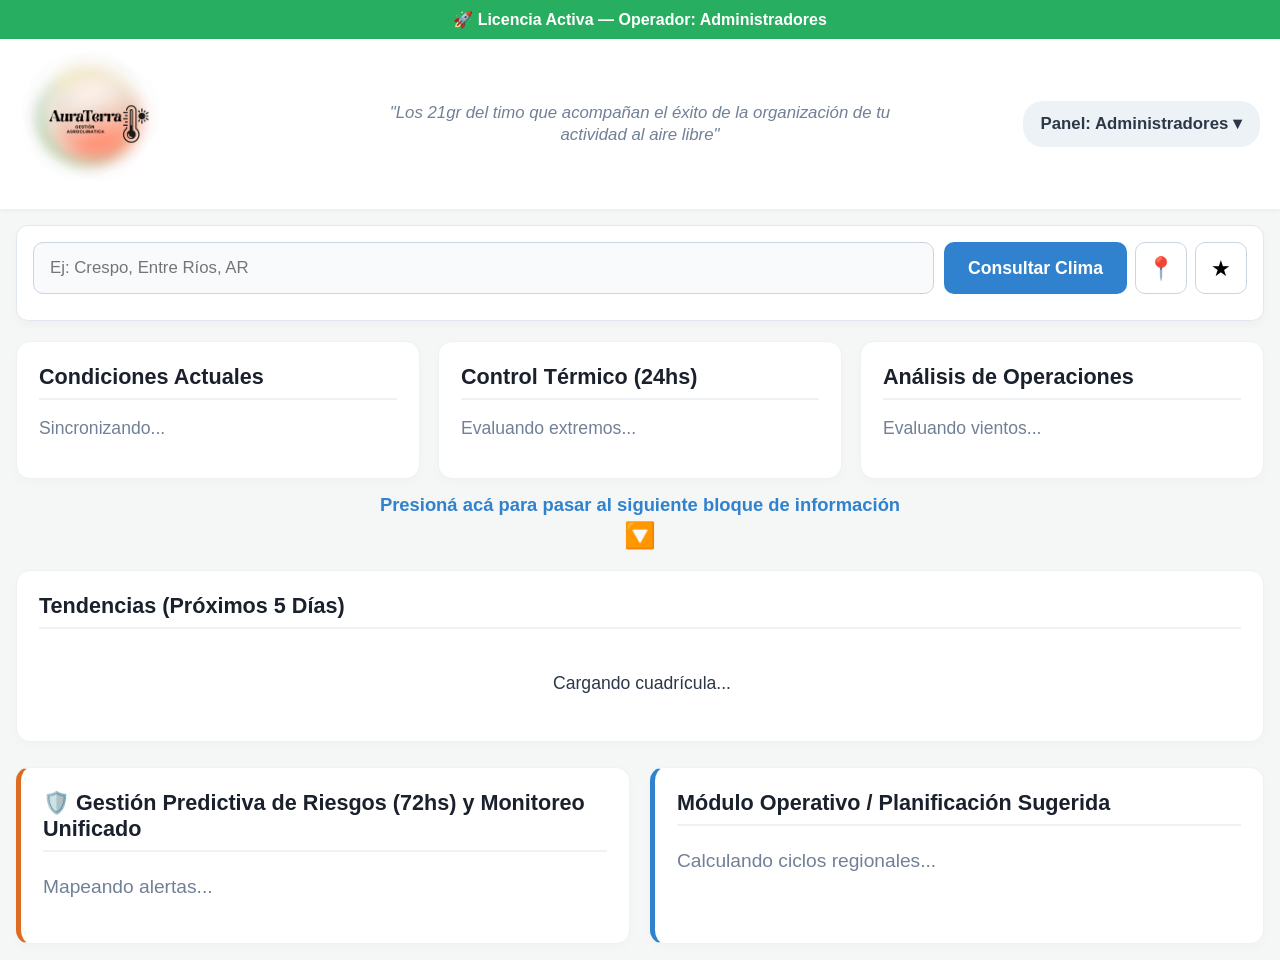
==== commit a5d7439f: "Cambio de placeholder en registro + Mejoras de uso en consola de administrador" ====
--- a/public/dashboard.html
+++ b/public/dashboard.html
@@ -2,71 +2,99 @@
 <html lang="es">
 <head>
     <meta charset="UTF-8">
+    <meta name="viewport" content="width=device-width, initial-scale=1.0, maximum-scale=1.0, user-scalable=no">
     <title>Dashboard - AuraTerra</title>
     <style>
-        body { font-family: 'Segoe UI', sans-serif; background-color: #f4f7f6; color: #2d3748; margin: 0; padding: 0; scroll-behavior: smooth; }
-        .estado-licencia-barra { background-color: #27ae60; color: white; text-align: center; padding: 12px; font-weight: bold; font-size: 1.1rem; }
-        .toast-notificacion { display: none; background-color: #2d3748; color: white; padding: 14px 24px; position: fixed; bottom: 30px; left: 30px; z-index: 999999; border-radius: 8px; box-shadow: 0 4px 15px rgba(0,0,0,0.2); font-weight: 600; border-left: 5px solid #27ae60; }
-        header { background-color: white; padding: 10px 40px; display: flex; justify-content: space-between; align-items: center; box-shadow: 0 2px 4px rgba(0,0,0,0.04); position: relative; }
-        .logo-container-btn { background: none; border: none; cursor: pointer; padding: 0; display: inline-flex; align-items: center; outline: none; position: relative; z-index: 10; }
-        .logo-img { width: 185px; height: auto; object-fit: contain; }
-        .eslogan-central-header { position: absolute; left: 50%; transform: translateX(-50%); font-style: italic; color: #718096; font-size: 1.15rem; font-weight: 500; text-align: center; max-width: 550px; line-height: 1.3; pointer-events: none !important; z-index: 1; user-select: none; }
-        .user-menu-container { position: relative; z-index: 10; }
-        .user-trigger { cursor: pointer; font-weight: 700; font-size: 1.1rem; padding: 10px 20px; background: #edf2f7; border-radius: 20px; user-select: none; display: inline-block; }
-        .dropdown-menu { display: none; position: absolute; background: white; box-shadow: 0 10px 25px rgba(0,0,0,0.15); border-radius: 8px; padding: 15px; right: 0; top: 48px; z-index: 100000; min-width: 240px; border: 1px solid #e2e8f0; }
-        .container { max-width: 1440px; margin: 0 auto; padding: 25px; }
-        .buscador-box { background: white; padding: 22px; border-radius: 12px; box-shadow: 0 4px 10px rgba(0,0,0,0.03); margin-bottom: 25px; border: 1px solid #e2e8f0; }
-        .buscador-inputs-row { display: flex; gap: 12px; align-items: center; width: 100%; }
-        .buscador-inputs-row input { flex: 1; padding: 12px 18px; border: 1px solid #cbd5e0; border-radius: 8px; font-size: 1.1rem; background-color: #f8fafc; height: 50px; box-sizing: border-box; outline: none; }
-        #btnGps, #btnFav { width: 50px; height: 50px; display: flex; align-items: center; justify-content: center; font-size: 1.4rem; cursor: pointer; border-radius: 8px; border: 1px solid #cbd5e0; background: #fff; box-sizing: border-box; }
-        #btnBuscar { background: #3182ce; color: white; border: none; padding: 0 28px; height: 50px; border-radius: 8px; cursor: pointer; font-weight: bold; font-size: 1.1rem; white-space: nowrap; box-sizing: border-box; }
-        .bloque-hoy-3-columnas { display: grid; grid-template-columns: 1fr 1fr 1fr; gap: 20px; align-items: stretch; margin-bottom: 5px; }
-        .card { background: white; padding: 24px; border-radius: 14px; border: 1px solid #edf2f7; box-shadow: 0 4px 12px rgba(0,0,0,0.02); }
+        * { box-sizing: border-box; }
+        body { font-family: 'Segoe UI', Tahoma, Geneva, Verdana, sans-serif; background-color: #f4f7f6; color: #2d3748; margin: 0; padding: 0; scroll-behavior: smooth; -webkit-tap-highlight-color: transparent; }
+        
+        .estado-licencia-barra { background-color: #27ae60; color: white; text-align: center; padding: 10px 14px; font-weight: bold; font-size: 1rem; transition: background-color 0.3s ease; }
+        .toast-notificacion { display: none; background-color: #2d3748; color: white; padding: 14px 20px; position: fixed; bottom: 20px; left: 20px; right: 20px; max-width: 420px; margin: auto; z-index: 999999; border-radius: 10px; box-shadow: 0 4px 15px rgba(0,0,0,0.25); font-weight: 600; border-left: 5px solid #27ae60; text-align: center; }
+        
+        header { background-color: white; padding: 10px 20px; display: flex; justify-content: space-between; align-items: center; box-shadow: 0 2px 4px rgba(0,0,0,0.04); position: relative; gap: 10px; flex-wrap: wrap; }
+        .logo-container-btn { background: none; border: none; cursor: pointer; padding: 0; display: inline-flex; align-items: center; outline: none; z-index: 10; }
+        .logo-img { width: 150px; height: auto; object-fit: contain; }
+        .eslogan-central-header { position: absolute; left: 50%; transform: translateX(-50%); font-style: italic; color: #718096; font-size: 1.05rem; font-weight: 500; text-align: center; max-width: 550px; line-height: 1.3; pointer-events: none !important; user-select: none; }
+        
+        .user-menu-container { position: relative; z-index: 10; margin-left: auto; }
+        .user-trigger { cursor: pointer; font-weight: 700; font-size: 1.05rem; padding: 10px 18px; background: #edf2f7; border-radius: 20px; user-select: none; display: inline-block; white-space: nowrap; height: 46px; line-height: 26px; }
+        .dropdown-menu { display: none; position: absolute; background: white; box-shadow: 0 10px 25px rgba(0,0,0,0.18); border-radius: 12px; padding: 16px; right: 0; top: 52px; z-index: 100000; min-width: 250px; border: 1px solid #e2e8f0; }
+        
+        .container { max-width: 1440px; margin: 0 auto; padding: 16px; }
+        .buscador-box { background: white; padding: 16px; border-radius: 12px; box-shadow: 0 4px 10px rgba(0,0,0,0.03); margin-bottom: 20px; border: 1px solid #e2e8f0; }
+        .buscador-inputs-row { display: flex; gap: 10px; align-items: center; width: 100%; flex-wrap: wrap; }
+        .buscador-inputs-row input { flex: 1; min-width: 200px; padding: 0 16px; border: 1.5px solid #cbd5e0; border-radius: 10px; font-size: 1.05rem; background-color: #f8fafc; height: 52px; outline: none; }
+        
+        .botones-grupo-busqueda { display: flex; gap: 8px; flex-shrink: 0; }
+        #btnBuscar { background: #3182ce; color: white; border: none; padding: 0 24px; height: 52px; border-radius: 10px; cursor: pointer; font-weight: bold; font-size: 1.1rem; white-space: nowrap; }
+        #btnGps, #btnFav { width: 52px; height: 52px; display: flex; align-items: center; justify-content: center; font-size: 1.4rem; cursor: pointer; border-radius: 10px; border: 1.5px solid #cbd5e0; background: #fff; }
+        
+        .bloque-hoy-3-columnas { display: grid; grid-template-columns: 1fr 1fr 1fr; gap: 18px; align-items: stretch; margin-bottom: 12px; }
+        .card { background: white; padding: 22px; border-radius: 14px; border: 1px solid #edf2f7; box-shadow: 0 4px 12px rgba(0,0,0,0.02); }
         .card h3 { margin-top: 0; margin-bottom: 14px; font-size: 1.35rem; color: #1a202c; border-bottom: 2px solid #edf2f7; padding-bottom: 8px; font-weight: 800; }
-        .texto-agrandado-legible { font-size: 1.25rem !important; line-height: 1.6 !important; color: #2d3748; }
-        .grid-cinco-columnas-dias { display: grid; grid-template-columns: repeat(5, 1fr); gap: 15px; margin-top: 15px; }
+        .texto-agrandado-legible { font-size: 1.2rem !important; line-height: 1.6 !important; color: #2d3748; }
+        
+        .contenedor-scroll-dias { width: 100%; overflow-x: auto; padding-bottom: 8px; -webkit-overflow-scrolling: touch; }
+        .grid-cinco-columnas-dias { display: grid; grid-template-columns: repeat(5, minmax(230px, 1fr)); gap: 14px; margin-top: 12px; }
+        
         .divisor-navegacion-interactivo { width: 100%; text-align: center; margin: 15px 0 20px 0; cursor: pointer; display: flex; flex-direction: column; align-items: center; justify-content: center; gap: 4px; color: #3182ce; font-weight: bold; font-size: 1.15rem; user-select: none; }
         .divisor-navegacion-interactivo .flecha-animada { font-size: 1.6rem; animation: bounceFlecha 1.5s infinite; }
         @keyframes bounceFlecha { 0%, 100% { transform: translateY(0); } 50% { transform: translateY(5px); } }
         
-        .modal-alert-overlay { position: fixed; top: 0; left: 0; right: 0; bottom: 0; background: rgba(30, 41, 59, 0.45); backdrop-filter: blur(4px); display: none; justify-content: center; align-items: center; z-index: 999999; }
+        .seccion-dos-columnas { display: grid; grid-template-columns: 1fr 1fr; gap: 20px; }
+
+        .modal-alert-overlay { position: fixed; top: 0; left: 0; right: 0; bottom: 0; background: rgba(30, 41, 59, 0.55); backdrop-filter: blur(4px); display: none; justify-content: center; align-items: center; z-index: 999999; padding: 12px; }
         .modal-alert-overlay.show { display: flex; }
-        .modal-alert-card { background: white; padding: 30px; border-radius: 16px; width: 95%; max-width: 650px; box-shadow: 0 20px 25px rgba(0,0,0,0.15); text-align: left; }
-        .input-modal-premium { width: 100%; padding: 12px; border: 2px solid #cbd5e0; border-radius: 8px; font-size: 1rem; margin: 15px 0; box-sizing: border-box; outline: none; }
-        .btn-modal-confirm { background: #3182ce; color: white; padding: 12px; border: none; border-radius: 8px; font-weight: bold; cursor: pointer; width: 100%; margin-top: 15px; font-size: 1.05rem; }
-        .info-grid-modal { display: grid; grid-template-columns: 1fr 1fr; gap: 20px; margin-top: 20px; }
+        .modal-alert-card { background: white; padding: 24px 18px; border-radius: 16px; width: 100%; max-width: 740px; max-height: 90vh; overflow-y: auto; box-shadow: 0 20px 25px rgba(0,0,0,0.25); text-align: left; }
+        .input-modal-premium { width: 100%; height: 50px; padding: 0 14px; border: 2px solid #cbd5e0; border-radius: 10px; font-size: 1.05rem; margin: 12px 0; outline: none; }
+        .btn-modal-confirm { background: #3182ce; color: white; height: 50px; border: none; border-radius: 10px; font-weight: bold; cursor: pointer; width: 100%; margin-top: 15px; font-size: 1.1rem; }
+        .info-grid-modal { display: grid; grid-template-columns: 1fr 1fr; gap: 16px; margin-top: 16px; }
         .info-card-modal { background: #f8fafc; padding: 15px; border-radius: 10px; border-left: 4px solid #3182ce; }
         .info-card-modal h4 { margin: 0 0 8px 0; color: #2c5282; font-size: 1.1rem; }
         .info-card-modal p { margin: 0; font-size: 0.95rem; color: #4a5568; line-height: 1.4; }
+
+        @media (max-width: 900px) {
+            header { padding: 10px 14px; }
+            .eslogan-central-header { position: static; transform: none; width: 100%; order: 3; margin-top: 6px; font-size: 0.95rem; }
+            .bloque-hoy-3-columnas { grid-template-columns: 1fr; gap: 14px; }
+            .seccion-dos-columnas { grid-template-columns: 1fr; gap: 16px; }
+            .buscador-inputs-row { flex-direction: column; align-items: stretch; }
+            .buscador-inputs-row input { width: 100%; }
+            .botones-grupo-busqueda { width: 100%; }
+            #btnBuscar { flex: 1; }
+            .info-grid-modal { grid-template-columns: 1fr; }
+        }
     </style>
 </head>
 <body>
     <div id="toastApp" class="toast-notificacion"></div>
-    <div class="estado-licencia-barra" id="barraEstadoLicencia">🚀 Licencia Activa — Operador: <span id="spanNombreUsuario">Usuario</span></div>
+    <div class="estado-licencia-barra" id="barraEstadoLicencia">🚀 Licencia Activa — Operador: <span id="spanNombreUsuario">Administradores</span></div>
 
     <header id="seccionCabeceraTop">
         <button class="logo-container-btn" id="btnLogoInfo">
-            <img src="./img/image_67422e.jpg" class="logo-img" alt="Logo">
+            <img src="./img/logoAuraTerra.jpeg" class="logo-img" alt="Logo">
         </button>
-        <div class="eslogan-central-header">"Los 21gr del timo que acompañan el éxito de la organización de tu actividad al aire libre"</div>
         <div class="user-menu-container">
-            <div class="user-trigger" id="userTrigger">Panel: <span id="spanNombrePanel">Usuario</span> ▾</div>
+            <div class="user-trigger" id="userTrigger">Panel: <span id="spanNombrePanel">Administradores</span> ▾</div>
             <div class="dropdown-menu" id="dropdownMenu">
                 <div style="font-weight:bold; margin-bottom:8px; border-bottom:1px solid #edf2f7; padding-bottom:4px; font-size:1.05rem;">📍 Favoritos</div>
                 <div id="listaFavoritosContent"></div>
-                <a href="#" id="linkAdminConsole" style="display: none; color: #3182ce; font-weight: bold; padding: 8px 0; text-decoration: none; font-size: 1.05rem; border-top: 1px solid #edf2f7; margin-top: 5px;">⚙️ Consola Especial Admin</a>
-                <a href="#" id="btnCerrarSesion" style="color:#e53e3e; text-decoration:none; display:block; margin-top:10px; font-weight:bold; border-top:1px solid #edf2f7; padding-top:8px; font-size:1.05rem;">Cerrar Sesión</a>
-            </div>
-        </div>
+                <a href="#" id="linkAdminConsole" style="display: none; color: #3182ce; font-weight: bold; padding: 10px 0; text-decoration: none; font-size: 1.05rem; border-top: 1px solid #edf2f7; margin-top: 5px;">⚙️ Consola Especial Admin</a>
+                <a href="#" id="btnCerrarSesion" style="color:#e53e3e; text-decoration:none; display:block; margin-top:10px; font-weight:bold; border-top:1px solid #edf2f7; padding-top:10px; font-size:1.05rem;">Cerrar Sesión</a>
+            </div>
+        </div>
+        <div class="eslogan-central-header">"Los 21gr del timo que acompañan el éxito de la organización de tu actividad al aire libre"</div>
     </header>
 
     <div class="container">
         <div class="buscador-box">
             <div class="buscador-inputs-row">
                 <input type="text" id="inputCiudad" placeholder="Ej: Crespo, Entre Ríos, AR">
-                <button id="btnBuscar">Consultar Clima</button>
-                <button id="btnGps" title="Ubicación Actual">📍</button>
-                <button id="btnFav" title="Guardar Favorito">★</button>
+                <div class="botones-grupo-busqueda">
+                    <button id="btnBuscar">Consultar Clima</button>
+                    <button id="btnGps" title="Ubicación Actual">📍</button>
+                    <button id="btnFav" title="Guardar Favorito">★</button>
+                </div>
             </div>
             <div id="coordenadasActuales" style="margin-top: 10px; font-size: 0.95rem; color:#718096;"></div>
         </div>
@@ -84,12 +112,14 @@
 
         <div class="card" id="cardPronosticoCardMaster" style="margin-bottom: 25px;">
             <h3>Tendencias (Próximos 5 Días)</h3>
-            <div class="grid-cinco-columnas-dias" id="bloquePronostico"><p style="grid-column: span 5; text-align:center; font-size:1.1rem;">Cargando cuadrícula...</p></div>
-        </div>
-
-        <div style="display: grid; grid-template-columns: 1fr 1fr; gap: 25px;" id="seccionBloquesInformacionCard">
+            <div class="contenedor-scroll-dias">
+                <div class="grid-cinco-columnas-dias" id="bloquePronostico"><p style="grid-column: span 5; text-align:center; font-size:1.1rem;">Cargando cuadrícula...</p></div>
+            </div>
+        </div>
+
+        <div class="seccion-dos-columnas" id="seccionBloquesInformacionCard">
             <div class="card" style="border-left: 5px solid #dd6b20;">
-                <h3>🛡️️ Gestión Predictiva de Riesgos (72hs) y Monitoreo Unificado</h3>
+                <h3>🛡️ Gestión Predictiva de Riesgos (72hs) y Monitoreo Unificado</h3>
                 <div id="bloqueAlertas" class="texto-agrandado-legible"><p style="color:#718096;">Mapeando alertas...</p></div>
             </div>
             <div class="card" id="cardFiltroDinamicoRol" style="border-left: 5px solid #3182ce;">
@@ -104,7 +134,7 @@
     <div class="modal-alert-overlay" id="modalInfoCorporativo">
         <div class="modal-alert-card">
             <div style="text-align: center; margin-bottom: 10px;">
-                <img src="./img/image_67422e.jpg" style="width: 140px; height: auto;" alt="Logo">
+                <img src="./img/logoAuraTerra.jpeg" style="width: 140px; height: auto;" alt="Logo">
                 <h2 style="color:#2b6cb0; margin: 10px 0 5px 0;">AuraTerra</h2>
             </div>
             <div class="info-grid-modal">
@@ -127,17 +157,17 @@
 
     <!-- Modal Consola de Administrador con Gestión de Usuarios -->
     <div class="modal-alert-overlay" id="modalConsolaAdmin">
-        <div class="modal-alert-card" style="max-width: 840px; width: 95%; max-height: 88vh; overflow-y: auto; text-align: left; padding: 25px;">
+        <div class="modal-alert-card">
             <div style="display:flex; justify-content:space-between; align-items:center; border-bottom:2px solid #edf2f7; padding-bottom:10px; margin-bottom:15px;">
-                <h3 style="margin:0; color:#2b6cb0; font-size:1.45rem;">⚙️ Auditoría, Telemetría y Cuentas</h3>
+                <h3 style="margin:0; color:#2b6cb0; font-size:1.35rem;">⚙️ Auditoría, Telemetría y Cuentas</h3>
                 <button id="btnCerrarAdminConsole" style="background:none; border:none; font-size:1.5rem; cursor:pointer;">❌</button>
             </div>
             
-            <h4 style="margin:12px 0 6px 0; color:#1a202c; font-size:1.2rem;">👥 Gestión de Cuentas y Estado de Suscripción</h4>
-            <p style="margin:0 0 10px 0; font-size:0.95rem; color:#718096;">Periodo de evaluación: <b>7 días</b>. Luego del plazo, la cuenta se suspende automáticamente hasta activar el plan.</p>
+            <h4 style="margin:12px 0 6px 0; color:#1a202c; font-size:1.15rem;">👥 Gestión de Cuentas y Estado de Suscripción</h4>
+            <p style="margin:0 0 10px 0; font-size:0.9rem; color:#718096;">Periodo de evaluación: <b>7 días</b>. Luego del plazo, la cuenta se suspende automáticamente hasta activar el plan.</p>
             
             <div style="overflow-x: auto; background:#fff; border:1px solid #e2e8f0; border-radius:8px; margin-bottom:20px;">
-                <table style="width:100%; border-collapse:collapse; font-size:0.95rem; text-align:left;">
+                <table style="width:100%; border-collapse:collapse; font-size:0.95rem; text-align:left; min-width: 580px;">
                     <thead>
                         <tr style="background:#f7fafc; border-bottom:2px solid #e2e8f0; color:#4a5568;">
                             <th style="padding:10px;">Usuario</th>
@@ -154,16 +184,16 @@
                 </table>
             </div>
 
-            <div style="display:grid; grid-template-columns: 1fr 1fr; gap:15px;">
+            <div style="display:grid; grid-template-columns: 1fr; gap:15px;">
                 <div>
                     <h4 style="margin:0 0 6px 0; color:#2d3748; font-size:1.15rem;">📊 Ranking Más Consultadas</h4>
-                    <div id="rankingConsultasBox" style="background:#f8fafc; border:1px solid #e2e8f0; border-radius:8px; padding:12px; font-size:1rem; min-height:120px;">
+                    <div id="rankingConsultasBox" style="background:#f8fafc; border:1px solid #e2e8f0; border-radius:8px; padding:12px; font-size:1rem; min-height:100px;">
                         Cargando métricas...
                     </div>
                 </div>
                 <div>
-                    <h4 style="margin:0 0 6px 0; color:#2d3748; font-size:1.15rem;">🕒 Últimos Eventos</h4>
-                    <div id="ultimosEventosBox" style="max-height:160px; overflow-y:auto; font-size:0.95rem; border:1px solid #e2e8f0; border-radius:8px; padding:10px; background:#fff;">
+                    <h4 style="margin:0 0 6px 0; color:#2d3748; font-size:1.15rem;">🕒 Últimos Eventos (Historial Completo)</h4>
+                    <div id="ultimosEventosBox" style="max-height:280px; overflow-y:auto; font-size:0.95rem; border:1px solid #e2e8f0; border-radius:8px; padding:10px; background:#fff;">
                         Cargando registros...
                     </div>
                 </div>
@@ -177,8 +207,8 @@
             <p style="color:#718096; font-size:0.95rem; margin-bottom:10px;">Ingresá una etiqueta descriptiva para este lote:</p>
             <input type="text" id="inputModalAlias" class="input-modal-premium" placeholder="Ej: Mi Campo Principal">
             <div style="display:flex; gap:10px; justify-content:flex-end; margin-top:15px;">
-                <button id="btnCancelarAlias" style="background:#e2e8f0; color:#4a5568; padding:10px 15px; border-radius:6px; border:none; cursor:pointer;">Cancelar</button>
-                <button id="btnConfirmarAlias" style="background:#3182ce; color:white; padding:10px 15px; border-radius:6px; border:none; cursor:pointer;">Guardar Marcador</button>
+                <button id="btnCancelarAlias" style="background:#e2e8f0; color:#4a5568; height:46px; padding:0 18px; border-radius:8px; border:none; cursor:pointer; font-weight:600;">Cancelar</button>
+                <button id="btnConfirmarAlias" style="background:#3182ce; color:white; height:46px; padding:0 18px; border-radius:8px; border:none; cursor:pointer; font-weight:700;">Guardar Marcador</button>
             </div>
         </div>
     </div>
@@ -187,7 +217,7 @@
         <div class="modal-alert-card" style="text-align:center;">
             <h3 style="color:#e53e3e; margin-top:0;">⚠️ Formato de Búsqueda Inválido</h3>
             <p style="color:#4a5568; line-height:1.5; text-align:left;">Por favor, ingrese la localidad respetando la estructura obligatoria de tres términos separados por comas:<br><br><b>Ciudad, Provincia, País</b><br><br><i>Ejemplo: Crespo, Entre Ríos, AR</i></p>
-            <button id="btnCerrarModalError" style="background:#e53e3e; width:100%; color:white; border:none; padding:10px; border-radius:6px; cursor:pointer; font-weight:bold;">Entendido</button>
+            <button id="btnCerrarModalError" style="background:#e53e3e; width:100%; color:white; border:none; height:48px; border-radius:8px; cursor:pointer; font-weight:bold; font-size:1.05rem;">Entendido</button>
         </div>
     </div>
 
@@ -195,25 +225,45 @@
         <div class="modal-alert-card">
             <h3>📝 Renombrar Alias de Favorito</h3>
             <p style="color:#718096; font-size:0.95rem; margin-bottom:10px;">Modificá el nombre identificatorio de esta localidad guardada:</p>
-            <input type="text" id="inputModalEditarAlias" class="input-modal-premium" style="width:100%; padding:12px; border:2px solid #cbd5e0; border-radius:8px; outline:none; margin:10px 0;">
+            <input type="text" id="inputModalEditarAlias" class="input-modal-premium">
             <div style="display:flex; gap:10px; justify-content:flex-end; margin-top:15px;">
-                <button onclick="document.getElementById('modalEditarAliasFav').classList.remove('show')" style="background:#e2e8f0; color:#4a5568; padding:10px 15px; border-radius:6px; border:none; cursor:pointer;">Cancelar</button>
-                <button id="btnConfirmarEditarAlias" style="background:#27ae60; color:white; padding:10px 15px; border-radius:6px; border:none; cursor:pointer;">Actualizar Nombre</button>
+                <button onclick="document.getElementById('modalEditarAliasFav').classList.remove('show')" style="background:#e2e8f0; color:#4a5568; height:46px; padding:0 18px; border-radius:8px; border:none; cursor:pointer; font-weight:600;">Cancelar</button>
+                <button id="btnConfirmarEditarAlias" style="background:#27ae60; color:white; height:46px; padding:0 18px; border-radius:8px; border:none; cursor:pointer; font-weight:700;">Actualizar Nombre</button>
             </div>
         </div>
     </div>
 
     <script>
-        // Configuración global hacia el backend REST
-        window.URL_BASE_SISTEMA = "http://localhost/auraterra-backend-api";
-
-        // Carga dinámica de la sesión activa (revisa tanto localStorage como sessionStorage)
-        const sesionDataRaw = localStorage.getItem('usuario') || sessionStorage.getItem('usuario') || '{"nombre":"Javier Folmer","rol":"agricultor"}';
-        const usuarioSesion = JSON.parse(sesionDataRaw);
-        window.ROL_DE_SESION_ACTIVO = usuarioSesion.rol || 'agricultor';
-        window.NOMBRE_DE_USUARIO_SESION = usuarioSesion.nombre || 'Javier Folmer';
+        // URL universal local con index.php incluido para garantizar funcionamiento sin .htaccess
+        window.URL_BASE_SISTEMA = "http://localhost/auraterra-backend-api/index.php";
+
+        // Leer la sesión guardada
+        let sesionDataRaw = localStorage.getItem('usuario') || sessionStorage.getItem('usuario');
+        let usuarioSesion = null;
+
+        try {
+            usuarioSesion = JSON.parse(sesionDataRaw);
+        } catch(e) {
+            usuarioSesion = null;
+        }
+
+        // Si no hay sesión o quedó guardado el texto genérico "Usuario", forzamos los datos del Admin local
+        if (!usuarioSesion || !usuarioSesion.nombre || usuarioSesion.nombre === 'Usuario') {
+            usuarioSesion = {
+                nombre: "Administradores",
+                email: "admin@auraterra.com",
+                rol: "admin",
+                estado: "activo"
+            };
+            localStorage.setItem('usuario', JSON.stringify(usuarioSesion));
+        }
+
+        window.ROL_DE_SESION_ACTIVO = usuarioSesion.rol || 'admin';
+        window.NOMBRE_DE_USUARIO_SESION = usuarioSesion.nombre || 'Administradores';
+        window.ESTADO_DE_SESION = usuarioSesion.estado || 'activo';
 
         document.addEventListener('DOMContentLoaded', () => {
+            const barraLicencia = document.getElementById('barraEstadoLicencia');
             const spanNombreUsuario = document.getElementById('spanNombreUsuario');
             const spanNombrePanel = document.getElementById('spanNombrePanel');
             const linkAdminConsole = document.getElementById('linkAdminConsole');
@@ -221,11 +271,25 @@
             if (spanNombreUsuario) spanNombreUsuario.textContent = window.NOMBRE_DE_USUARIO_SESION;
             if (spanNombrePanel) spanNombrePanel.textContent = window.NOMBRE_DE_USUARIO_SESION;
 
+            // Actualización dinámica de la barra de licencia
+            if (barraLicencia) {
+                if (window.ESTADO_DE_SESION === 'prueba') {
+                    barraLicencia.style.backgroundColor = '#dd6b20';
+                    barraLicencia.innerHTML = `🟠 Modo de Evaluación (Prueba de 7 Días) — Operador: <span>${window.NOMBRE_DE_USUARIO_SESION}</span>`;
+                } else if (window.ESTADO_DE_SESION === 'suspendido') {
+                    barraLicencia.style.backgroundColor = '#e53e3e';
+                    barraLicencia.innerHTML = `🚫 Cuenta Suspendida (Periodo Expirado) — Operador: <span>${window.NOMBRE_DE_USUARIO_SESION}</span>`;
+                } else {
+                    barraLicencia.style.backgroundColor = '#27ae60';
+                    barraLicencia.innerHTML = `🚀 Licencia Activa — Operador: <span>${window.NOMBRE_DE_USUARIO_SESION}</span>`;
+                }
+            }
+
+            // Muestra la consola si el rol es admin
             if (window.ROL_DE_SESION_ACTIVO === 'admin' && linkAdminConsole) {
                 linkAdminConsole.style.display = 'block';
             }
 
-            // Menú desplegable de usuario
             const ut = document.getElementById('userTrigger');
             const dm = document.getElementById('dropdownMenu');
             if (ut && dm) {
@@ -247,7 +311,7 @@
                 const boxEventos = document.getElementById('ultimosEventosBox');
 
                 try {
-                    const res = await fetch(`${window.URL_BASE_SISTEMA}/admin/telemetria`);
+                    const res = await fetch(`${window.URL_BASE_SISTEMA}?ruta=/admin/telemetria`);
                     const data = await res.json();
 
                     if (data.status !== "ok") {
@@ -310,10 +374,10 @@
                     }
 
                     if (data.ultimos && data.ultimos.length > 0) {
-                        let htmlEventos = "<ul style='margin:0; padding-left:18px; line-height:1.6;'>";
+                        let htmlEventos = "<ul style='margin:0; padding-left:18px; line-height:1.7;'>";
                         data.ultimos.forEach(e => {
-                            let hora = e.fecha_hora ? e.fecha_hora.split(' ')[1] : '';
-                            htmlEventos += `<li style='margin-bottom:4px;'>[${hora}] <b>${e.usuario}</b>: ${e.componente_clickeado}</li>`;
+                            let tiempo = e.fecha_hora ? e.fecha_hora : '';
+                            htmlEventos += `<li style='margin-bottom:4px;'><span style='color:#718096; font-size:0.85rem;'>[${tiempo}]</span> <b>${e.usuario}</b>: ${e.componente_clickeado}</li>`;
                         });
                         htmlEventos += "</ul>";
                         boxEventos.innerHTML = htmlEventos;
@@ -335,7 +399,7 @@
                     formData.append('user_id', userId);
                     formData.append('estado', nuevoEstado);
 
-                    const res = await fetch(`${window.URL_BASE_SISTEMA}/admin/cambiar_estado`, {
+                    const res = await fetch(`${window.URL_BASE_SISTEMA}?ruta=/admin/cambiar_estado`, {
                         method: 'POST',
                         headers: { 'Content-Type': 'application/x-www-form-urlencoded' },
                         body: formData.toString()
@@ -364,12 +428,12 @@
                 btnCerrarAdmin.addEventListener('click', () => modalAdmin.classList.remove('show'));
             }
 
-            // Cierre de sesión eliminando tanto el almacenamiento persistente como el volátil
             const btnCerrarSesion = document.getElementById('btnCerrarSesion');
             if (btnCerrarSesion) {
                 btnCerrarSesion.addEventListener('click', async (e) => {
                     e.preventDefault();
                     localStorage.removeItem('usuario');
+                    localStorage.removeItem('usuario_mobile');
                     sessionStorage.removeItem('usuario');
                     window.location.href = '../index.html';
                 });
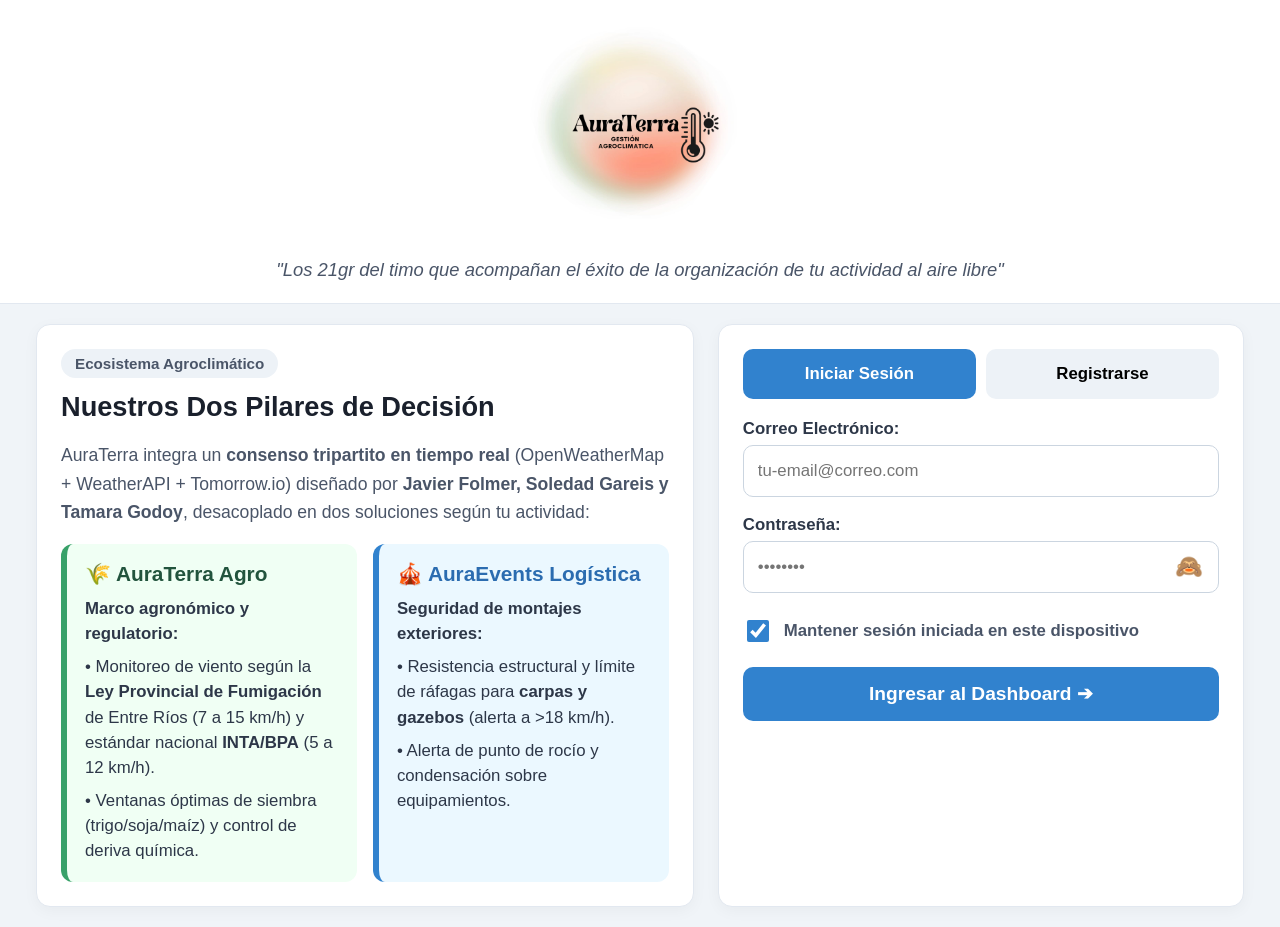
==== commit 8aad97d7: "Redireccion a correo por suspension de cuenta" ====
--- a/public/dashboard.html
+++ b/public/dashboard.html
@@ -68,14 +68,14 @@
 </head>
 <body>
     <div id="toastApp" class="toast-notificacion"></div>
-    <div class="estado-licencia-barra" id="barraEstadoLicencia">🚀 Licencia Activa — Operador: <span id="spanNombreUsuario">Administradores</span></div>
+    <div class="estado-licencia-barra" id="barraEstadoLicencia">🚀 Licencia Activa — Operador: <span id="spanNombreUsuario">Usuario</span></div>
 
     <header id="seccionCabeceraTop">
         <button class="logo-container-btn" id="btnLogoInfo">
             <img src="./img/logoAuraTerra.jpeg" class="logo-img" alt="Logo">
         </button>
         <div class="user-menu-container">
-            <div class="user-trigger" id="userTrigger">Panel: <span id="spanNombrePanel">Administradores</span> ▾</div>
+            <div class="user-trigger" id="userTrigger">Panel: <span id="spanNombrePanel">Usuario</span> ▾</div>
             <div class="dropdown-menu" id="dropdownMenu">
                 <div style="font-weight:bold; margin-bottom:8px; border-bottom:1px solid #edf2f7; padding-bottom:4px; font-size:1.05rem;">📍 Favoritos</div>
                 <div id="listaFavoritosContent"></div>
@@ -237,30 +237,33 @@
         // URL universal local con index.php incluido para garantizar funcionamiento sin .htaccess
         window.URL_BASE_SISTEMA = "http://localhost/auraterra-backend-api/index.php";
 
-        // Leer la sesión guardada
-        let sesionDataRaw = localStorage.getItem('usuario') || sessionStorage.getItem('usuario');
+        // Lectura segura y estricta de la sesión
+        const sesionDataRaw = localStorage.getItem('usuario') || sessionStorage.getItem('usuario');
+        
+        if (!sesionDataRaw) {
+            // Si no hay sesión válida, vuelve a la pantalla de login
+            window.location.href = '../index.html';
+        }
+
         let usuarioSesion = null;
-
         try {
             usuarioSesion = JSON.parse(sesionDataRaw);
         } catch(e) {
-            usuarioSesion = null;
+            localStorage.removeItem('usuario');
+            sessionStorage.removeItem('usuario');
+            window.location.href = '../index.html';
         }
 
-        // Si no hay sesión o quedó guardado el texto genérico "Usuario", forzamos los datos del Admin local
-        if (!usuarioSesion || !usuarioSesion.nombre || usuarioSesion.nombre === 'Usuario') {
-            usuarioSesion = {
-                nombre: "Administradores",
-                email: "admin@auraterra.com",
-                rol: "admin",
-                estado: "activo"
-            };
-            localStorage.setItem('usuario', JSON.stringify(usuarioSesion));
+        // Si la cuenta está suspendida, se limpia y se expulsa inmediatamente
+        if (usuarioSesion && usuarioSesion.estado === 'suspendido') {
+            localStorage.removeItem('usuario');
+            sessionStorage.removeItem('usuario');
+            window.location.href = '../index.html';
         }
 
-        window.ROL_DE_SESION_ACTIVO = usuarioSesion.rol || 'admin';
-        window.NOMBRE_DE_USUARIO_SESION = usuarioSesion.nombre || 'Administradores';
-        window.ESTADO_DE_SESION = usuarioSesion.estado || 'activo';
+        window.ROL_DE_SESION_ACTIVO = usuarioSesion ? (usuarioSesion.rol || 'agricultor') : 'agricultor';
+        window.NOMBRE_DE_USUARIO_SESION = usuarioSesion ? (usuarioSesion.nombre || 'Usuario') : 'Usuario';
+        window.ESTADO_DE_SESION = usuarioSesion ? (usuarioSesion.estado || 'prueba') : 'prueba';
 
         document.addEventListener('DOMContentLoaded', () => {
             const barraLicencia = document.getElementById('barraEstadoLicencia');
@@ -285,7 +288,7 @@
                 }
             }
 
-            // Muestra la consola si el rol es admin
+            // Muestra la consola únicamente si el rol es 'admin'
             if (window.ROL_DE_SESION_ACTIVO === 'admin' && linkAdminConsole) {
                 linkAdminConsole.style.display = 'block';
             }
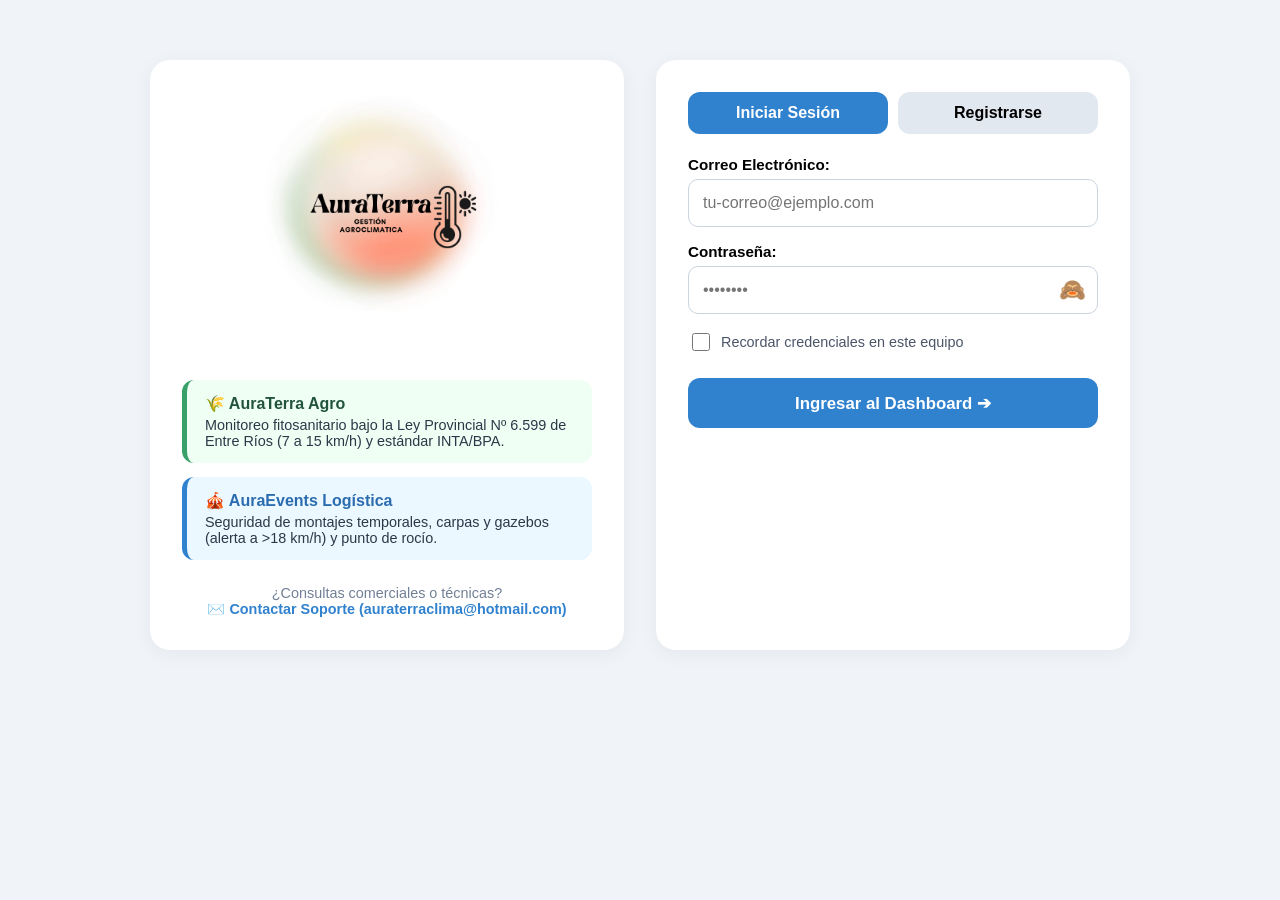
==== commit 1e4f28b1: "proteccion de acceso, datalist con autocompletado y texto predictivo de ciudades y provincias argent" ====
--- a/public/dashboard.html
+++ b/public/dashboard.html
@@ -2,447 +2,752 @@
 <html lang="es">
 <head>
     <meta charset="UTF-8">
-    <meta name="viewport" content="width=device-width, initial-scale=1.0, maximum-scale=1.0, user-scalable=no">
-    <title>Dashboard - AuraTerra</title>
+    <meta name="viewport" content="width=device-width, initial-scale=1.0">
+    <title>AuraTerra — Panel Operativo</title>
+    <link rel="stylesheet" href="./css/dashboard.css">
     <style>
-        * { box-sizing: border-box; }
-        body { font-family: 'Segoe UI', Tahoma, Geneva, Verdana, sans-serif; background-color: #f4f7f6; color: #2d3748; margin: 0; padding: 0; scroll-behavior: smooth; -webkit-tap-highlight-color: transparent; }
-        
-        .estado-licencia-barra { background-color: #27ae60; color: white; text-align: center; padding: 10px 14px; font-weight: bold; font-size: 1rem; transition: background-color 0.3s ease; }
-        .toast-notificacion { display: none; background-color: #2d3748; color: white; padding: 14px 20px; position: fixed; bottom: 20px; left: 20px; right: 20px; max-width: 420px; margin: auto; z-index: 999999; border-radius: 10px; box-shadow: 0 4px 15px rgba(0,0,0,0.25); font-weight: 600; border-left: 5px solid #27ae60; text-align: center; }
-        
-        header { background-color: white; padding: 10px 20px; display: flex; justify-content: space-between; align-items: center; box-shadow: 0 2px 4px rgba(0,0,0,0.04); position: relative; gap: 10px; flex-wrap: wrap; }
-        .logo-container-btn { background: none; border: none; cursor: pointer; padding: 0; display: inline-flex; align-items: center; outline: none; z-index: 10; }
-        .logo-img { width: 150px; height: auto; object-fit: contain; }
-        .eslogan-central-header { position: absolute; left: 50%; transform: translateX(-50%); font-style: italic; color: #718096; font-size: 1.05rem; font-weight: 500; text-align: center; max-width: 550px; line-height: 1.3; pointer-events: none !important; user-select: none; }
-        
-        .user-menu-container { position: relative; z-index: 10; margin-left: auto; }
-        .user-trigger { cursor: pointer; font-weight: 700; font-size: 1.05rem; padding: 10px 18px; background: #edf2f7; border-radius: 20px; user-select: none; display: inline-block; white-space: nowrap; height: 46px; line-height: 26px; }
-        .dropdown-menu { display: none; position: absolute; background: white; box-shadow: 0 10px 25px rgba(0,0,0,0.18); border-radius: 12px; padding: 16px; right: 0; top: 52px; z-index: 100000; min-width: 250px; border: 1px solid #e2e8f0; }
-        
-        .container { max-width: 1440px; margin: 0 auto; padding: 16px; }
-        .buscador-box { background: white; padding: 16px; border-radius: 12px; box-shadow: 0 4px 10px rgba(0,0,0,0.03); margin-bottom: 20px; border: 1px solid #e2e8f0; }
-        .buscador-inputs-row { display: flex; gap: 10px; align-items: center; width: 100%; flex-wrap: wrap; }
-        .buscador-inputs-row input { flex: 1; min-width: 200px; padding: 0 16px; border: 1.5px solid #cbd5e0; border-radius: 10px; font-size: 1.05rem; background-color: #f8fafc; height: 52px; outline: none; }
-        
-        .botones-grupo-busqueda { display: flex; gap: 8px; flex-shrink: 0; }
-        #btnBuscar { background: #3182ce; color: white; border: none; padding: 0 24px; height: 52px; border-radius: 10px; cursor: pointer; font-weight: bold; font-size: 1.1rem; white-space: nowrap; }
-        #btnGps, #btnFav { width: 52px; height: 52px; display: flex; align-items: center; justify-content: center; font-size: 1.4rem; cursor: pointer; border-radius: 10px; border: 1.5px solid #cbd5e0; background: #fff; }
-        
-        .bloque-hoy-3-columnas { display: grid; grid-template-columns: 1fr 1fr 1fr; gap: 18px; align-items: stretch; margin-bottom: 12px; }
-        .card { background: white; padding: 22px; border-radius: 14px; border: 1px solid #edf2f7; box-shadow: 0 4px 12px rgba(0,0,0,0.02); }
-        .card h3 { margin-top: 0; margin-bottom: 14px; font-size: 1.35rem; color: #1a202c; border-bottom: 2px solid #edf2f7; padding-bottom: 8px; font-weight: 800; }
-        .texto-agrandado-legible { font-size: 1.2rem !important; line-height: 1.6 !important; color: #2d3748; }
-        
-        .contenedor-scroll-dias { width: 100%; overflow-x: auto; padding-bottom: 8px; -webkit-overflow-scrolling: touch; }
-        .grid-cinco-columnas-dias { display: grid; grid-template-columns: repeat(5, minmax(230px, 1fr)); gap: 14px; margin-top: 12px; }
-        
-        .divisor-navegacion-interactivo { width: 100%; text-align: center; margin: 15px 0 20px 0; cursor: pointer; display: flex; flex-direction: column; align-items: center; justify-content: center; gap: 4px; color: #3182ce; font-weight: bold; font-size: 1.15rem; user-select: none; }
-        .divisor-navegacion-interactivo .flecha-animada { font-size: 1.6rem; animation: bounceFlecha 1.5s infinite; }
-        @keyframes bounceFlecha { 0%, 100% { transform: translateY(0); } 50% { transform: translateY(5px); } }
-        
-        .seccion-dos-columnas { display: grid; grid-template-columns: 1fr 1fr; gap: 20px; }
-
-        .modal-alert-overlay { position: fixed; top: 0; left: 0; right: 0; bottom: 0; background: rgba(30, 41, 59, 0.55); backdrop-filter: blur(4px); display: none; justify-content: center; align-items: center; z-index: 999999; padding: 12px; }
-        .modal-alert-overlay.show { display: flex; }
-        .modal-alert-card { background: white; padding: 24px 18px; border-radius: 16px; width: 100%; max-width: 740px; max-height: 90vh; overflow-y: auto; box-shadow: 0 20px 25px rgba(0,0,0,0.25); text-align: left; }
-        .input-modal-premium { width: 100%; height: 50px; padding: 0 14px; border: 2px solid #cbd5e0; border-radius: 10px; font-size: 1.05rem; margin: 12px 0; outline: none; }
-        .btn-modal-confirm { background: #3182ce; color: white; height: 50px; border: none; border-radius: 10px; font-weight: bold; cursor: pointer; width: 100%; margin-top: 15px; font-size: 1.1rem; }
-        .info-grid-modal { display: grid; grid-template-columns: 1fr 1fr; gap: 16px; margin-top: 16px; }
-        .info-card-modal { background: #f8fafc; padding: 15px; border-radius: 10px; border-left: 4px solid #3182ce; }
-        .info-card-modal h4 { margin: 0 0 8px 0; color: #2c5282; font-size: 1.1rem; }
-        .info-card-modal p { margin: 0; font-size: 0.95rem; color: #4a5568; line-height: 1.4; }
-
-        @media (max-width: 900px) {
-            header { padding: 10px 14px; }
-            .eslogan-central-header { position: static; transform: none; width: 100%; order: 3; margin-top: 6px; font-size: 0.95rem; }
-            .bloque-hoy-3-columnas { grid-template-columns: 1fr; gap: 14px; }
-            .seccion-dos-columnas { grid-template-columns: 1fr; gap: 16px; }
-            .buscador-inputs-row { flex-direction: column; align-items: stretch; }
-            .buscador-inputs-row input { width: 100%; }
-            .botones-grupo-busqueda { width: 100%; }
-            #btnBuscar { flex: 1; }
-            .info-grid-modal { grid-template-columns: 1fr; }
+        .app-header {
+            display: flex;
+            justify-content: space-between;
+            align-items: center;
+            padding: 14px 28px;
+            background: #ffffff;
+            box-shadow: 0 4px 18px rgba(0,0,0,0.04);
+            border-bottom: 1px solid #edf2f7;
+            position: sticky;
+            top: 0;
+            z-index: 1000;
+        }
+        .header-left {
+            display: flex;
+            align-items: center;
+            gap: 16px;
+        }
+        .brand-logo-img {
+            height: 85px !important;
+            max-height: 85px !important;
+            width: auto !important;
+            border-radius: 12px;
+            cursor: pointer;
+            box-shadow: 0 4px 12px rgba(0,0,0,0.08);
+            transition: transform 0.2s ease;
+        }
+        .brand-logo-img:hover {
+            transform: scale(1.03);
+        }
+        .header-center-slogan {
+            flex: 1;
+            text-align: center;
+            padding: 0 20px;
+        }
+        .header-slogan-text {
+            font-size: 1.05rem;
+            color: #4a5568;
+            font-style: italic;
+            font-weight: 500;
+            margin: 0 auto;
+            max-width: 580px;
+            line-height: 1.4;
+        }
+        .header-right {
+            display: flex;
+            align-items: center;
+            gap: 14px;
+        }
+        .btn-soporte-link {
+            display: inline-flex;
+            align-items: center;
+            gap: 6px;
+            padding: 10px 18px;
+            background: #ebf8ff;
+            color: #2b6cb0;
+            border-radius: 10px;
+            text-decoration: none;
+            font-weight: 700;
+            font-size: 0.95rem;
+            border: 1.5px solid #bee3f8;
+            transition: background 0.15s ease;
+        }
+        .btn-soporte-link:hover {
+            background: #bee3f8;
+        }
+        .user-menu-wrapper {
+            position: relative;
+        }
+        .user-menu-btn {
+            background: #f7fafc;
+            border: 1.5px solid #e2e8f0;
+            padding: 8px 16px;
+            border-radius: 24px;
+            font-size: 0.95rem;
+            font-weight: 700;
+            color: #2d3748;
+            cursor: pointer;
+            display: flex;
+            align-items: center;
+            gap: 8px;
+        }
+        .user-dropdown-panel {
+            display: none;
+            position: absolute;
+            top: 52px;
+            right: 0;
+            background: #ffffff;
+            border-radius: 14px;
+            box-shadow: 0 10px 28px rgba(0,0,0,0.14);
+            border: 1px solid #e2e8f0;
+            width: 320px;
+            padding: 16px;
+            z-index: 9999;
+            text-align: left;
+        }
+        .user-dropdown-panel.activo {
+            display: block;
+        }
+        .fav-item-row {
+            display: flex;
+            justify-content: space-between;
+            align-items: center;
+            padding: 6px 0;
+            border-bottom: 1px solid #edf2f7;
+            font-size: 0.92rem;
+        }
+        .btn-logout-head {
+            padding: 10px 18px;
+            background: #e53e3e;
+            color: #ffffff;
+            border: none;
+            border-radius: 10px;
+            font-weight: 700;
+            font-size: 0.95rem;
+            cursor: pointer;
+        }
+        .btn-logout-head:hover {
+            background: #c53030;
+        }
+        .search-section-wrap {
+            max-width: 1240px;
+            margin: 24px auto 0 auto;
+            padding: 0 20px;
+        }
+        .search-bar-inner {
+            background: #ffffff;
+            padding: 16px 20px;
+            border-radius: 18px;
+            box-shadow: 0 4px 16px rgba(0,0,0,0.04);
+            display: flex;
+            gap: 12px;
+            align-items: center;
+        }
+        .search-bar-inner input {
+            flex: 1;
+            height: 52px;
+            border-radius: 12px;
+            border: 2px solid #cbd5e0;
+            padding: 0 18px;
+            font-size: 1.15rem;
+            font-weight: 600;
+            color: #2d3748;
+            outline: none;
+        }
+        .search-bar-inner input:focus {
+            border-color: #3182ce;
+        }
+        .btn-consultar-web {
+            height: 52px;
+            padding: 0 28px;
+            background: #3182ce;
+            color: #ffffff;
+            font-weight: 700;
+            border: none;
+            border-radius: 12px;
+            font-size: 1.05rem;
+            cursor: pointer;
+        }
+        .btn-icon-sq {
+            height: 52px;
+            width: 52px;
+            background: #f7fafc;
+            border: 1.5px solid #cbd5e0;
+            border-radius: 12px;
+            font-size: 1.3rem;
+            cursor: pointer;
+            display: flex;
+            align-items: center;
+            justify-content: center;
+        }
+        .dashboard-container {
+            max-width: 1240px;
+            margin: 22px auto 40px auto;
+            padding: 0 20px;
+            display: flex;
+            flex-direction: column;
+            gap: 22px;
+        }
+        .hero-cards-split {
+            display: grid;
+            grid-template-columns: 2fr 1fr;
+            gap: 22px;
+        }
+        .panel-card {
+            background: #ffffff;
+            border-radius: 18px;
+            padding: 26px;
+            box-shadow: 0 4px 18px rgba(0,0,0,0.04);
+            border: 1px solid #edf2f7;
+        }
+        .consensus-pill-tag {
+            background: #ebf8ff;
+            color: #2b6cb0;
+            padding: 6px 14px;
+            border-radius: 16px;
+            font-weight: 800;
+            font-size: 0.88rem;
+        }
+        .metrics-boxes-grid {
+            display: grid;
+            grid-template-columns: repeat(3, 1fr);
+            gap: 14px;
+            margin-top: 20px;
+        }
+        .metric-cell {
+            background: #f8fafc;
+            padding: 12px 16px;
+            border-radius: 12px;
+            display: flex;
+            justify-content: space-between;
+            align-items: center;
+            font-size: 0.95rem;
+        }
+        .dir-viento-badge {
+            background: #ebf8ff;
+            color: #2b6cb0;
+            padding: 3px 8px;
+            border-radius: 6px;
+            font-weight: 800;
+            font-size: 0.95rem;
+        }
+        .days-forecast-row {
+            display: grid;
+            grid-template-columns: repeat(5, 1fr);
+            gap: 14px;
+        }
+        .day-forecast-item {
+            background: #f8fafc;
+            border: 1.5px solid #e2e8f0;
+            border-radius: 14px;
+            padding: 16px;
+            text-align: center;
+            cursor: pointer;
+            transition: transform 0.15s ease;
+        }
+        .day-forecast-item:hover {
+            transform: translateY(-2px);
+        }
+        .hours-slider-row {
+            display: flex;
+            gap: 12px;
+            overflow-x: auto;
+            padding-bottom: 8px;
+        }
+        .hour-block-cell {
+            min-width: 135px;
+            border-radius: 12px;
+            padding: 12px;
+            text-align: center;
+            display: flex;
+            flex-direction: column;
+            gap: 4px;
+        }
+        .modal-info-layer {
+            display: none;
+            position: fixed;
+            inset: 0;
+            background: rgba(15, 23, 42, 0.65);
+            backdrop-filter: blur(4px);
+            z-index: 99999;
+            align-items: center;
+            justify-content: center;
+        }
+        .modal-info-layer.activa {
+            display: flex;
+        }
+        .modal-info-window {
+            background: #ffffff;
+            border-radius: 18px;
+            max-width: 540px;
+            width: 90%;
+            padding: 30px;
+            text-align: center;
+            box-shadow: 0 20px 40px rgba(0,0,0,0.25);
+        }
+        @media (max-width: 960px) {
+            .hero-cards-split { grid-template-columns: 1fr; }
+            .days-forecast-row { grid-template-columns: repeat(2, 1fr); }
+            .header-center-slogan { display: none; }
         }
     </style>
 </head>
-<body>
-    <div id="toastApp" class="toast-notificacion"></div>
-    <div class="estado-licencia-barra" id="barraEstadoLicencia">🚀 Licencia Activa — Operador: <span id="spanNombreUsuario">Usuario</span></div>
-
-    <header id="seccionCabeceraTop">
-        <button class="logo-container-btn" id="btnLogoInfo">
-            <img src="./img/logoAuraTerra.jpeg" class="logo-img" alt="Logo">
-        </button>
-        <div class="user-menu-container">
-            <div class="user-trigger" id="userTrigger">Panel: <span id="spanNombrePanel">Usuario</span> ▾</div>
-            <div class="dropdown-menu" id="dropdownMenu">
-                <div style="font-weight:bold; margin-bottom:8px; border-bottom:1px solid #edf2f7; padding-bottom:4px; font-size:1.05rem;">📍 Favoritos</div>
-                <div id="listaFavoritosContent"></div>
-                <a href="#" id="linkAdminConsole" style="display: none; color: #3182ce; font-weight: bold; padding: 10px 0; text-decoration: none; font-size: 1.05rem; border-top: 1px solid #edf2f7; margin-top: 5px;">⚙️ Consola Especial Admin</a>
-                <a href="#" id="btnCerrarSesion" style="color:#e53e3e; text-decoration:none; display:block; margin-top:10px; font-weight:bold; border-top:1px solid #edf2f7; padding-top:10px; font-size:1.05rem;">Cerrar Sesión</a>
-            </div>
+<body style="background: #f0f4f8; margin: 0; padding: 0; font-family: -apple-system, BlinkMacSystemFont, 'Segoe UI', Roboto, sans-serif; color: #2d3748;">
+
+    <!-- 1. Header con Logo, Eslogan Centrado y Acciones -->
+    <header class="app-header">
+        <div class="header-left">
+            <a href="#" onclick="abrirModalInstitucional(event)" title="Conocer más sobre AuraTerra">
+                <img src="./img/logoAuraTerra.jpeg?v=6" alt="AuraTerra Logo" class="brand-logo-img">
+            </a>
         </div>
-        <div class="eslogan-central-header">"Los 21gr del timo que acompañan el éxito de la organización de tu actividad al aire libre"</div>
+
+        <div class="header-center-slogan">
+            <p class="header-slogan-text">
+                "Los 21gr del timo que acompañan el éxito de la organización de tu actividad al aire libre"
+            </p>
+        </div>
+
+        <div class="header-right">
+            <a href="mailto:auraterraclima@hotmail.com?subject=Contacto%20y%20Soporte%20AuraTerra" class="btn-soporte-link">
+                ✉️ Contacto y Soporte
+            </a>
+
+            <!-- Menú Desplegable del Usuario -->
+            <div class="user-menu-wrapper">
+                <button class="user-menu-btn" onclick="toggleMenuUsuario()">
+                    👤 <span id="lblHeaderNombre">Usuario</span>
+                    <span id="lblHeaderRol" style="background:#e2e8f0; padding:2px 8px; border-radius:10px; font-size:0.8rem; color:#4a5568;">Cargando...</span>
+                    ▾
+                </button>
+
+                <div class="user-dropdown-panel" id="dropdownUsuario">
+                    <div style="font-size:0.85rem; font-weight:800; color:#718096; margin-bottom:6px;">✏️ PERFIL DE USUARIO</div>
+                    <div style="display:flex; gap:6px; margin-bottom:12px;">
+                        <input type="text" id="inputEditarNombre" placeholder="Tu nombre" style="flex:1; height:36px; padding:0 10px; border-radius:6px; border:1px solid #cbd5e0; font-size:0.9rem;">
+                        <button onclick="guardarNombreUsuario()" style="background:#3182ce; color:#fff; border:none; border-radius:6px; padding:0 12px; font-weight:700; cursor:pointer;">Guardar</button>
+                    </div>
+
+                    <div style="font-size:0.85rem; font-weight:800; color:#718096; margin-bottom:6px;">⭐ MIS CIUDADES FAVORITAS</div>
+                    <div id="listaFavoritosDropdown" style="max-height:160px; overflow-y:auto; margin-bottom:12px;"></div>
+
+                    <div style="display:flex; gap:6px; margin-bottom:14px;">
+                        <input type="text" id="inputNuevoFavorito" placeholder="Nueva ciudad..." style="flex:1; height:34px; padding:0 8px; border-radius:6px; border:1px solid #cbd5e0; font-size:0.85rem;">
+                        <button onclick="agregarFavoritoManual()" style="background:#27ae60; color:#fff; border:none; border-radius:6px; padding:0 10px; font-weight:700; cursor:pointer; font-size:0.85rem;">+ Agregar</button>
+                    </div>
+
+                    <button id="btnAdminAcceso" onclick="abrirModalAdmin()" style="display:none; width:100%; height:36px; background:#2b6cb0; color:#fff; border:none; border-radius:8px; font-weight:700; cursor:pointer; margin-bottom:8px;">
+                        ⚙️ Consola Admin
+                    </button>
+                </div>
+            </div>
+
+            <button onclick="cerrarSesionWeb()" class="btn-logout-head">
+                Salir
+            </button>
+        </div>
     </header>
 
-    <div class="container">
-        <div class="buscador-box">
-            <div class="buscador-inputs-row">
-                <input type="text" id="inputCiudad" placeholder="Ej: Crespo, Entre Ríos, AR">
-                <div class="botones-grupo-busqueda">
-                    <button id="btnBuscar">Consultar Clima</button>
-                    <button id="btnGps" title="Ubicación Actual">📍</button>
-                    <button id="btnFav" title="Guardar Favorito">★</button>
-                </div>
-            </div>
-            <div id="coordenadasActuales" style="margin-top: 10px; font-size: 0.95rem; color:#718096;"></div>
-        </div>
-
-        <div class="bloque-hoy-3-columnas" id="seccionClimaHoyPrincipal">
-            <div class="card" id="cardActual"><h3>Condiciones Actuales</h3><div id="bloqueActual"><p style="color:#718096; font-size:1.1rem;">Sincronizando...</p></div></div>
-            <div class="card" id="cardControlTermicoMini"><h3>Control Térmico (24hs)</h3><div id="bloqueExtremas24hCont"><p style="color:#718096; font-size:1.1rem;">Evaluando extremos...</p></div></div>
-            <div class="card" id="cardLegalFumigacion"><h3 id="tituloDinamicoLegal">Análisis de Operaciones</h3><div id="bloqueLegalFumigacion"><p style="color:#718096; font-size:1.1rem;">Evaluando vientos...</p></div></div>
-        </div>
-
-        <div class="divisor-navegacion-interactivo" onclick="document.getElementById('seccionBloquesInformacionCard').scrollIntoView({behavior:'smooth'});">
-            <span>Presioná acá para pasar al siguiente bloque de información</span>
-            <span class="flecha-animada">🔽</span>
-        </div>
-
-        <div class="card" id="cardPronosticoCardMaster" style="margin-bottom: 25px;">
-            <h3>Tendencias (Próximos 5 Días)</h3>
-            <div class="contenedor-scroll-dias">
-                <div class="grid-cinco-columnas-dias" id="bloquePronostico"><p style="grid-column: span 5; text-align:center; font-size:1.1rem;">Cargando cuadrícula...</p></div>
-            </div>
-        </div>
-
-        <div class="seccion-dos-columnas" id="seccionBloquesInformacionCard">
-            <div class="card" style="border-left: 5px solid #dd6b20;">
-                <h3>🛡️ Gestión Predictiva de Riesgos (72hs) y Monitoreo Unificado</h3>
-                <div id="bloqueAlertas" class="texto-agrandado-legible"><p style="color:#718096;">Mapeando alertas...</p></div>
-            </div>
-            <div class="card" id="cardFiltroDinamicoRol" style="border-left: 5px solid #3182ce;">
-                <h3 id="tituloFiltroDinamicoRol">Módulo Operativo / Planificación Sugerida</h3>
-                <div id="bloqueFiltroDinamicoRol" class="texto-agrandado-legible"><p style="color:#718096;">Calculando ciclos regionales...</p></div>
-                <div id="bloqueSecundarioRol" style="margin-top:15px;"></div>
-            </div>
+    <!-- 2. Barra de Búsqueda con Predictivo Completo de Todas las Provincias y Ciudades Argentinas -->
+    <div class="search-section-wrap">
+        <div class="search-bar-inner">
+            <span style="font-size: 1.35rem;">🔍</span>
+            <input 
+                type="text" 
+                id="inputCiudad" 
+                list="datalistProvinciasArg" 
+                placeholder="Formato requerido: Ciudad, Provincia, AR" 
+                value="Crespo, Entre Ríos, AR"
+            >
+            <datalist id="datalistProvinciasArg">
+                <!-- ENTRE RÍOS -->
+                <option value="Crespo, Entre Ríos, AR">
+                <option value="Paraná, Entre Ríos, AR">
+                <option value="Concordia, Entre Ríos, AR">
+                <option value="Gualeguaychú, Entre Ríos, AR">
+                <option value="Concepción del Uruguay, Entre Ríos, AR">
+                <option value="Gualeguay, Entre Ríos, AR">
+                <option value="Villaguay, Entre Ríos, AR">
+                <option value="Chajarí, Entre Ríos, AR">
+                <option value="Victoria, Entre Ríos, AR">
+                <option value="La Paz, Entre Ríos, AR">
+                <option value="Nogoyá, Entre Ríos, AR">
+                <option value="Colón, Entre Ríos, AR">
+                <option value="Diamante, Entre Ríos, AR">
+                <option value="Santa Elena, Entre Ríos, AR">
+                <option value="Federal, Entre Ríos, AR">
+                <option value="Rosario del Tala, Entre Ríos, AR">
+                <option value="San Salvador, Entre Ríos, AR">
+                <option value="San José de Feliciano, Entre Ríos, AR">
+                <option value="Viale, Entre Ríos, AR">
+                <option value="Seguí, Entre Ríos, AR">
+                <option value="Ramírez, Entre Ríos, AR">
+                <option value="Bovril, Entre Ríos, AR">
+                <option value="Urdinarrain, Entre Ríos, AR">
+
+                <!-- BUENOS AIRES Y CABA -->
+                <option value="Buenos Aires, CABA, AR">
+                <option value="La Plata, Buenos Aires, AR">
+                <option value="Mar del Plata, Buenos Aires, AR">
+                <option value="Bahía Blanca, Buenos Aires, AR">
+                <option value="Tandil, Buenos Aires, AR">
+                <option value="Pergamino, Buenos Aires, AR">
+                <option value="Junín, Buenos Aires, AR">
+                <option value="San Nicolás de los Arroyos, Buenos Aires, AR">
+                <option value="Olavarría, Buenos Aires, AR">
+                <option value="Campana, Buenos Aires, AR">
+                <option value="Zárate, Buenos Aires, AR">
+                <option value="Necochea, Buenos Aires, AR">
+                <option value="Chivilcoy, Buenos Aires, AR">
+                <option value="Azul, Buenos Aires, AR">
+                <option value="Mercedes, Buenos Aires, AR">
+                <option value="Trenque Lauquen, Buenos Aires, AR">
+                <option value="Chascomús, Buenos Aires, AR">
+
+                <!-- SANTA FE -->
+                <option value="Santa Fe, Santa Fe, AR">
+                <option value="Rosario, Santa Fe, AR">
+                <option value="Rafaela, Santa Fe, AR">
+                <option value="Venado Tuerto, Santa Fe, AR">
+                <option value="Reconquista, Santa Fe, AR">
+                <option value="Santo Tomé, Santa Fe, AR">
+                <option value="Esperanza, Santa Fe, AR">
+                <option value="Villa Gobernador Gálvez, Santa Fe, AR">
+                <option value="San Lorenzo, Santa Fe, AR">
+                <option value="Cañada de Gómez, Santa Fe, AR">
+                <option value="Casilda, Santa Fe, AR">
+                <option value="Sunchales, Santa Fe, AR">
+
+                <!-- CÓRDOBA -->
+                <option value="Córdoba, Córdoba, AR">
+                <option value="Río Cuarto, Córdoba, AR">
+                <option value="Villa María, Córdoba, AR">
+                <option value="San Francisco, Córdoba, AR">
+                <option value="Villa Carlos Paz, Córdoba, AR">
+                <option value="Río Tercero, Córdoba, AR">
+                <option value="Alta Gracia, Córdoba, AR">
+                <option value="Bell Ville, Córdoba, AR">
+                <option value="Cruz del Eje, Córdoba, AR">
+                <option value="Villa Dolores, Córdoba, AR">
+                <option value="Jesús María, Córdoba, AR">
+                <option value="Marcos Juárez, Córdoba, AR">
+                <option value="Laboulaye, Córdoba, AR">
+
+                <!-- CORRIENTES -->
+                <option value="Corrientes, Corrientes, AR">
+                <option value="Goya, Corrientes, AR">
+                <option value="Paso de los Libres, Corrientes, AR">
+                <option value="Curuzú Cuatiá, Corrientes, AR">
+                <option value="Mercedes, Corrientes, AR">
+                <option value="Bella Vista, Corrientes, AR">
+                <option value="Monte Caseros, Corrientes, AR">
+                <option value="Santo Tomé, Corrientes, AR">
+                <option value="Ituzaingó, Corrientes, AR">
+
+                <!-- MISIONES -->
+                <option value="Posadas, Misiones, AR">
+                <option value="Oberá, Misiones, AR">
+                <option value="Eldorado, Misiones, AR">
+                <option value="Puerto Iguazú, Misiones, AR">
+                <option value="Apóstoles, Misiones, AR">
+                <option value="Leandro N. Alem, Misiones, AR">
+
+                <!-- CHACO -->
+                <option value="Resistencia, Chaco, AR">
+                <option value="Presidencia Roque Sáenz Peña, Chaco, AR">
+                <option value="Villa Ángela, Chaco, AR">
+                <option value="Charata, Chaco, AR">
+                <option value="General San Martín, Chaco, AR">
+                <option value="Juan José Castelli, Chaco, AR">
+
+                <!-- FORMOSA -->
+                <option value="Formosa, Formosa, AR">
+                <option value="Clorinda, Formosa, AR">
+                <option value="Pirané, Formosa, AR">
+                <option value="El Colorado, Formosa, AR">
+
+                <!-- SANTIAGO DEL ESTERO -->
+                <option value="Santiago del Estero, Santiago del Estero, AR">
+                <option value="La Banda, Santiago del Estero, AR">
+                <option value="Termas de Río Hondo, Santiago del Estero, AR">
+                <option value="Frías, Santiago del Estero, AR">
+                <option value="Añatuya, Santiago del Estero, AR">
+
+                <!-- TUCUMÁN -->
+                <option value="San Miguel de Tucumán, Tucumán, AR">
+                <option value="Tafí Viejo, Tucumán, AR">
+                <option value="Concepción, Tucumán, AR">
+                <option value="Yerba Buena, Tucumán, AR">
+                <option value="Aguilares, Tucumán, AR">
+                <option value="Monteros, Tucumán, AR">
+
+                <!-- SALTA -->
+                <option value="Salta, Salta, AR">
+                <option value="San Ramón de la Nueva Orán, Salta, AR">
+                <option value="Tartagal, Salta, AR">
+                <option value="General Güemes, Salta, AR">
+                <option value="San José de Metán, Salta, AR">
+                <option value="Cafayate, Salta, AR">
+
+                <!-- JUJUY -->
+                <option value="San Salvador de Jujuy, Jujuy, AR">
+                <option value="San Pedro de Jujuy, Jujuy, AR">
+                <option value="Palpalá, Jujuy, AR">
+                <option value="Libertador General San Martín, Jujuy, AR">
+                <option value="Perico, Jujuy, AR">
+                <option value="Humahuaca, Jujuy, AR">
+
+                <!-- CATAMARCA -->
+                <option value="San Fernando del Valle de Catamarca, Catamarca, AR">
+                <option value="Andalgalá, Catamarca, AR">
+                <option value="Belén, Catamarca, AR">
+                <option value="Santa María, Catamarca, AR">
+                <option value="Tinogasta, Catamarca, AR">
+
+                <!-- LA RIOJA -->
+                <option value="La Rioja, La Rioja, AR">
+                <option value="Chilecito, La Rioja, AR">
+                <option value="Aimogasta, La Rioja, AR">
+                <option value="Chamical, La Rioja, AR">
+                <option value="Chepes, La Rioja, AR">
+
+                <!-- SAN JUAN -->
+                <option value="San Juan, San Juan, AR">
+                <option value="Rawson, San Juan, AR">
+                <option value="Rivadavia, San Juan, AR">
+                <option value="Chimbas, San Juan, AR">
+                <option value="Caucete, San Juan, AR">
+                <option value="Jáchal, San Juan, AR">
+
+                <!-- MENDOZA -->
+                <option value="Mendoza, Mendoza, AR">
+                <option value="San Rafael, Mendoza, AR">
+                <option value="Godoy Cruz, Mendoza, AR">
+                <option value="Las Heras, Mendoza, AR">
+                <option value="Guaymallén, Mendoza, AR">
+                <option value="San Martín, Mendoza, AR">
+                <option value="Luján de Cuyo, Mendoza, AR">
+                <option value="Maipú, Mendoza, AR">
+                <option value="Malargüe, Mendoza, AR">
+                <option value="General Alvear, Mendoza, AR">
+                <option value="Tunuyán, Mendoza, AR">
+
+                <!-- SAN LUIS -->
+                <option value="San Luis, San Luis, AR">
+                <option value="Villa Mercedes, San Luis, AR">
+                <option value="Merlo, San Luis, AR">
+                <option value="La Punta, San Luis, AR">
+
+                <!-- LA PAMPA -->
+                <option value="Santa Rosa, La Pampa, AR">
+                <option value="General Pico, La Pampa, AR">
+                <option value="General Acha, La Pampa, AR">
+                <option value="Eduardo Castex, La Pampa, AR">
+
+                <!-- NEUQUÉN -->
+                <option value="Neuquén, Neuquén, AR">
+                <option value="Cutral Có, Neuquén, AR">
+                <option value="Plaza Huincul, Neuquén, AR">
+                <option value="Zapala, Neuquén, AR">
+                <option value="San Martín de los Andes, Neuquén, AR">
+                <option value="Centenario, Neuquén, AR">
+
+                <!-- RÍO NEGRO -->
+                <option value="Viedma, Río Negro, AR">
+                <option value="San Carlos de Bariloche, Río Negro, AR">
+                <option value="General Roca, Río Negro, AR">
+                <option value="Cipolletti, Río Negro, AR">
+                <option value="Villa Regina, Río Negro, AR">
+                <option value="Catriel, Río Negro, AR">
+
+                <!-- CHUBUT -->
+                <option value="Rawson, Chubut, AR">
+                <option value="Comodoro Rivadavia, Chubut, AR">
+                <option value="Trelew, Chubut, AR">
+                <option value="Puerto Madryn, Chubut, AR">
+                <option value="Esquel, Chubut, AR">
+
+                <!-- SANTA CRUZ -->
+                <option value="Río Gallegos, Santa Cruz, AR">
+                <option value="Caleta Olivia, Santa Cruz, AR">
+                <option value="Pico Truncado, Santa Cruz, AR">
+                <option value="El Calafate, Santa Cruz, AR">
+                <option value="Puerto Deseado, Santa Cruz, AR">
+
+                <!-- TIERRA DEL FUEGO -->
+                <option value="Ushuaia, Tierra del Fuego, AR">
+                <option value="Río Grande, Tierra del Fuego, AR">
+                <option value="Tolhuin, Tierra del Fuego, AR">
+            </datalist>
+
+            <button onclick="buscarClimaWeb()" class="btn-consultar-web">Consultar</button>
+            <button onclick="obtenerUbicacionGps()" class="btn-icon-sq" title="Ubicación GPS actual">📍</button>
+            <button onclick="alternarFavoritoActual()" class="btn-icon-sq" title="Guardar ciudad actual como favorita">⭐</button>
         </div>
     </div>
 
-    <!-- Modales -->
-    <div class="modal-alert-overlay" id="modalInfoCorporativo">
-        <div class="modal-alert-card">
-            <div style="text-align: center; margin-bottom: 10px;">
-                <img src="./img/logoAuraTerra.jpeg" style="width: 140px; height: auto;" alt="Logo">
-                <h2 style="color:#2b6cb0; margin: 10px 0 5px 0;">AuraTerra</h2>
-            </div>
-            <div class="info-grid-modal">
-                <div class="info-card-modal">
-                    <h4>👥 Quiénes Somos</h4>
-                    <p>Somos una plataforma de ingeniería agroclimatológica en Entre Ríos, fundada por <b>Javier Folmer, Soledad Gareis y Tamara Godoy</b>.</p>
+    <!-- 3. Dashboard Container -->
+    <main class="dashboard-container">
+        <div class="hero-cards-split">
+            <!-- Tarjeta Clima Actual -->
+            <section class="panel-card">
+                <div style="display:flex; justify-content:space-between; align-items:center; margin-bottom:14px;">
+                    <div>
+                        <h2 id="lblCiudadActual" style="margin:0; font-size:1.5rem; color:#1a202c;">📍 Crespo, Entre Ríos, AR</h2>
+                        <span id="lblFechaActual" style="color:#718096; font-size:0.95rem; text-transform:capitalize;">Sincronizando...</span>
+                    </div>
+                    <span id="lblConsensoBadge" class="consensus-pill-tag">Consenso: 3 APIs en vivo</span>
                 </div>
-                <div class="info-card-modal">
-                    <h4>⚙️ Cómo funciona</h4>
-                    <p>Procesamos un modelo de consenso tripartito en tiempo real (OpenWeatherMap + WeatherAPI + Tomorrow.io) con marcos normativos provinciales y nacionales.</p>
+
+                <div style="display:flex; justify-content:space-between; align-items:center; padding:10px 0 16px 0; border-bottom:1px solid #edf2f7;">
+                    <div style="font-size:4.8rem; font-weight:800; color:#1a202c; line-height:1;" id="lblTemperatura">--°C</div>
+                    <div style="text-align:right;">
+                        <div id="lblDescripcion" style="font-size:1.45rem; font-weight:700; color:#3182ce; text-transform:capitalize;">Cargando...</div>
+                    </div>
                 </div>
-            </div>
-            <div class="info-card-modal" style="margin-top:20px; width:100%; border-left-color:#27ae60;">
-                <h4>🚀 Qué Nos Diferencia del Resto</h4>
-                <p>Transformamos analíticas crudas atmosféricas en marcos de decisión operativos personalizados de forma directa por rol de usuario activo, blindando tus montajes perimetrales y siembras zonales.</p>
-            </div>
-            <button id="btnCerrarModalInfo" class="btn-modal-confirm">Volver al Panel Técnico ⬅</button>
+
+                <div class="metrics-boxes-grid">
+                    <div class="metric-cell">
+                        <span style="color:#718096; font-weight:600;">💧 Humedad</span>
+                        <b id="lblHumedad" style="color:#2d3748; font-size:1.05rem;">--%</b>
+                    </div>
+                    <div class="metric-cell">
+                        <span style="color:#718096; font-weight:600;">💨 Viento</span>
+                        <b id="lblViento" style="color:#2d3748; font-size:1.05rem;">-- km/h</b>
+                    </div>
+                    <div class="metric-cell">
+                        <span style="color:#718096; font-weight:600;">🧭 Dirección</span>
+                        <span id="lblDireccionViento" class="dir-viento-badge">SE ↘️</span>
+                    </div>
+                    <div class="metric-cell">
+                        <span style="color:#718096; font-weight:600;">⏲️ Presión</span>
+                        <b id="lblPresion" style="color:#2d3748; font-size:1.05rem;">-- hPa</b>
+                    </div>
+                    <div class="metric-cell">
+                        <span style="color:#718096; font-weight:600;">👁️ Visibilidad</span>
+                        <b id="lblVisibilidad" style="color:#2d3748; font-size:1.05rem;">-- km</b>
+                    </div>
+                    <div class="metric-cell">
+                        <span style="color:#718096; font-weight:600;">🌡️ Sensación</span>
+                        <b id="lblSensacion" style="color:#2d3748; font-size:1.05rem;">--°C</b>
+                    </div>
+                </div>
+            </section>
+
+            <!-- Tarjeta Evaluación Normativa -->
+            <section class="panel-card" id="cardEvaluacionLegal" style="border-left: 6px solid #38a169; display:flex; flex-direction:column; justify-content:space-between;">
+                <div>
+                    <div style="display:flex; justify-content:space-between; align-items:center; margin-bottom:12px;">
+                        <h3 id="lblTituloLegal" style="margin:0; font-size:1.25rem; color:#2d3748;">Seguridad de Montajes y Gazebos</h3>
+                        <span id="lblBadgeJurisdiccion" style="background:#edf2f7; padding:4px 10px; border-radius:10px; font-weight:700; font-size:0.82rem; color:#4a5568;">AuraEvents Logística</span>
+                    </div>
+                    <div id="lblCuerpoLegal" style="font-size:0.98rem; line-height:1.55; color:#4a5568;">
+                        Analizando condiciones de viento y factores de riesgo ambiental...
+                    </div>
+                </div>
+            </section>
+        </div>
+
+        <!-- Pronóstico de los Próximos 5 Días -->
+        <section class="panel-card">
+            <div style="display:flex; justify-content:space-between; align-items:center; margin-bottom:16px;">
+                <h3 style="margin:0; font-size:1.3rem; color:#2d3748;">📅 Pronóstico de los Próximos 5 Días</h3>
+                <small style="color:#718096; font-weight:600;">Toca cualquier día para desplegar sus intervalos de 3 horas abajo</small>
+            </div>
+            <div id="contenedorPronostico5Dias" class="days-forecast-row"></div>
+        </section>
+
+        <!-- Intervalos Horarios de 3 Horas -->
+        <section class="panel-card">
+            <div style="display:flex; justify-content:space-between; align-items:center; margin-bottom:14px;">
+                <h3 id="lblTituloHorario" style="margin:0; font-size:1.25rem; color:#2d3748;">🕒 Intervalos Horarios (Cada 3 Horas)</h3>
+                <small id="lblSubtituloHorario" style="color:#718096;">Fondo coloreado según escala de temperatura</small>
+            </div>
+            <div id="contenedorHorasTermicas" class="hours-slider-row"></div>
+        </section>
+
+        <!-- Recomendaciones Operativas -->
+        <section class="panel-card">
+            <h3 id="lblTituloModuloRol" style="margin:0 0 12px 0; font-size:1.25rem; color:#2d3748;">🌱 Recomendaciones Operativas</h3>
+            <div id="lblCuerpoModuloRol"></div>
+        </section>
+    </main>
+
+    <!-- Modal Formato Inválido de Búsqueda -->
+    <div id="modalFormatoInvalido" class="modal-info-layer">
+        <div class="modal-info-window" style="max-width: 480px;">
+            <div style="font-size: 3rem; margin-bottom: 8px;">⚠️</div>
+            <h2 style="color: #e53e3e; margin: 0 0 10px 0; font-size: 1.35rem;">Formato de Ubicación Inválido</h2>
+            <p style="color: #4a5568; line-height: 1.5; font-size: 0.95rem; margin-bottom: 14px;">
+                Para garantizar la precisión de las 3 APIs y no consultar ubicaciones ambiguas, debes ingresar <b>Ciudad, Provincia, País</b>.
+            </p>
+            <div style="background: #ebf8ff; border: 1.5px solid #bee3f8; border-radius: 10px; padding: 12px; margin-bottom: 18px; text-align: left; font-size: 0.92rem; color: #2b6cb0;">
+                <b>Ejemplos válidos:</b><br>
+                • <code>Córdoba, Córdoba, AR</code><br>
+                • <code>Crespo, Entre Ríos, AR</code><br>
+                • <code>Rosario, Santa Fe, AR</code>
+            </div>
+            <button onclick="cerrarModalFormatoInvalido()" style="width: 100%; height: 46px; background: #3182ce; color: #fff; font-weight: 700; border: none; border-radius: 10px; cursor: pointer;">
+                Entendido, corregir búsqueda
+            </button>
         </div>
     </div>
 
-    <!-- Modal Consola de Administrador con Gestión de Usuarios -->
-    <div class="modal-alert-overlay" id="modalConsolaAdmin">
-        <div class="modal-alert-card">
-            <div style="display:flex; justify-content:space-between; align-items:center; border-bottom:2px solid #edf2f7; padding-bottom:10px; margin-bottom:15px;">
-                <h3 style="margin:0; color:#2b6cb0; font-size:1.35rem;">⚙️ Auditoría, Telemetría y Cuentas</h3>
-                <button id="btnCerrarAdminConsole" style="background:none; border:none; font-size:1.5rem; cursor:pointer;">❌</button>
-            </div>
-            
-            <h4 style="margin:12px 0 6px 0; color:#1a202c; font-size:1.15rem;">👥 Gestión de Cuentas y Estado de Suscripción</h4>
-            <p style="margin:0 0 10px 0; font-size:0.9rem; color:#718096;">Periodo de evaluación: <b>7 días</b>. Luego del plazo, la cuenta se suspende automáticamente hasta activar el plan.</p>
-            
-            <div style="overflow-x: auto; background:#fff; border:1px solid #e2e8f0; border-radius:8px; margin-bottom:20px;">
-                <table style="width:100%; border-collapse:collapse; font-size:0.95rem; text-align:left; min-width: 580px;">
-                    <thead>
-                        <tr style="background:#f7fafc; border-bottom:2px solid #e2e8f0; color:#4a5568;">
-                            <th style="padding:10px;">Usuario</th>
-                            <th style="padding:10px;">Email</th>
-                            <th style="padding:10px;">Rol</th>
-                            <th style="padding:10px;">Estado</th>
-                            <th style="padding:10px;">Prueba</th>
-                            <th style="padding:10px; text-align:center;">Acción</th>
-                        </tr>
-                    </thead>
-                    <tbody id="tablaUsuariosAdminBody">
-                        <tr><td colspan="6" style="padding:15px; text-align:center; color:#718096;">Cargando usuarios...</td></tr>
-                    </tbody>
-                </table>
-            </div>
-
-            <div style="display:grid; grid-template-columns: 1fr; gap:15px;">
+    <!-- Modal Quiénes Somos -->
+    <div id="modalQuienesSomos" class="modal-info-layer">
+        <div class="modal-info-window">
+            <img src="./img/logoAuraTerra.jpeg?v=6" alt="Logo AuraTerra" style="max-width: 150px; margin: 0 auto 14px auto; display: block; border-radius: 8px;">
+            <p style="font-style: italic; color: #718096; margin-bottom: 14px; font-size: 0.95rem;">
+                "Los 21gr del timo que acompañan el éxito de la organización de tu actividad al aire libre"
+            </p>
+            <div style="background: #f8fafc; border-left: 4px solid #3182ce; padding: 12px; border-radius: 8px; text-align: left; margin-bottom: 10px;">
+                <h4 style="margin: 0 0 4px 0; color: #2d3748;">👥 Equipo Fundador:</h4>
+                <p style="margin: 0; color: #4a5568; font-size: 0.95rem;"><b>Javier Folmer</b> • <b>Soledad Gareis</b> • <b>Tamara Godoy</b></p>
+            </div>
+            <div style="background: #f8fafc; border-left: 4px solid #38a169; padding: 12px; border-radius: 8px; text-align: left; margin-bottom: 18px;">
+                <h4 style="margin: 0 0 4px 0; color: #22543d;">⚙️ Modelo de Consenso:</h4>
+                <p style="margin: 0; font-size: 0.9rem; color: #4a5568; line-height: 1.45;">
+                    Consenso meteorológico tripartito de alta resolución procesado bajo la <b>Ley Provincial Nº 6.599</b> de Entre Ríos y directivas nacionales <b>INTA/BPA</b>.
+                </p>
+            </div>
+            <button onclick="cerrarModalInstitucional()" style="padding: 10px 24px; background: #3182ce; color: #ffffff; border: none; border-radius: 8px; font-weight: 700; cursor: pointer;">
+                Entendido ⬅
+            </button>
+        </div>
+    </div>
+
+    <!-- Modal Admin con Selector de Cambio de Estado y Botón de Cierre Destacado -->
+    <div id="modalAdmin" class="modal-info-layer" onclick="if(event.target === this) cerrarModalAdmin()">
+        <div class="modal-info-window" style="max-width: 900px; width: 95%; max-height: 90vh; overflow-y: auto; text-align: left; padding: 26px 30px; box-shadow: 0 25px 50px rgba(0,0,0,0.3); border-radius: 20px;">
+            <div style="display: flex; justify-content: space-between; align-items: center; margin-bottom: 18px; border-bottom: 2px solid #edf2f7; padding-bottom: 12px;">
+                <h2 style="margin: 0; color: #2b6cb0; font-size: 1.45rem; font-weight: 800;">
+                    ⚙️ Consola Admin y Telemetría
+                </h2>
+                <button type="button" onclick="cerrarModalAdmin()" style="background: #edf2f7; border: 1.5px solid #cbd5e0; border-radius: 10px; width: 42px; height: 42px; font-size: 1.3rem; cursor: pointer;" title="Cerrar modal">
+                    ❌
+                </button>
+            </div>
+
+            <div style="display: grid; grid-template-columns: 1fr 1fr; gap: 22px; margin-bottom: 22px;">
                 <div>
-                    <h4 style="margin:0 0 6px 0; color:#2d3748; font-size:1.15rem;">📊 Ranking Más Consultadas</h4>
-                    <div id="rankingConsultasBox" style="background:#f8fafc; border:1px solid #e2e8f0; border-radius:8px; padding:12px; font-size:1rem; min-height:100px;">
-                        Cargando métricas...
-                    </div>
+                    <h3 style="margin: 0 0 10px 0; font-size: 1.2rem; color: #1a202c;">👥 Gestión de Usuarios y Licencias</h3>
+                    <div id="listaUsuariosAdmin" style="max-height: 290px; overflow-y: auto; border: 1.5px solid #e2e8f0; border-radius: 12px; padding: 14px; font-size: 1.05rem; background: #ffffff;">Cargando usuarios...</div>
                 </div>
                 <div>
-                    <h4 style="margin:0 0 6px 0; color:#2d3748; font-size:1.15rem;">🕒 Últimos Eventos (Historial Completo)</h4>
-                    <div id="ultimosEventosBox" style="max-height:280px; overflow-y:auto; font-size:0.95rem; border:1px solid #e2e8f0; border-radius:8px; padding:10px; background:#fff;">
-                        Cargando registros...
-                    </div>
+                    <h3 style="margin: 0 0 10px 0; font-size: 1.2rem; color: #1a202c;">📊 Ranking de Clics</h3>
+                    <div id="rankingClicksAdmin" style="max-height: 290px; overflow-y: auto; background: #f8fafc; border: 1.5px solid #e2e8f0; border-radius: 12px; padding: 14px; font-size: 1.02rem; color: #2d3748;">Cargando ranking...</div>
                 </div>
+            </div>
+
+            <div style="margin-bottom: 20px;">
+                <h3 style="margin: 0 0 10px 0; font-size: 1.2rem; color: #1a202c;">🕒 Últimos 50 Eventos Registrados</h3>
+                <div id="ultimosClicksAdmin" style="max-height: 200px; overflow-y: auto; border: 1.5px solid #e2e8f0; border-radius: 12px; padding: 14px; font-size: 0.98rem; background: #ffffff; color: #2d3748;">Cargando auditoría...</div>
+            </div>
+
+            <div style="text-align: right; border-top: 2px solid #edf2f7; padding-top: 14px;">
+                <button type="button" onclick="cerrarModalAdmin()" style="padding: 10px 24px; background: #718096; color: #ffffff; border: none; border-radius: 10px; font-weight: 700; cursor: pointer;">
+                    Cerrar Consola
+                </button>
             </div>
         </div>
     </div>
 
-    <div class="modal-alert-overlay" id="modalAgregarAliasFav">
-        <div class="modal-alert-card">
-            <h3>⭐ Asignar Alias Favorito</h3>
-            <p style="color:#718096; font-size:0.95rem; margin-bottom:10px;">Ingresá una etiqueta descriptiva para este lote:</p>
-            <input type="text" id="inputModalAlias" class="input-modal-premium" placeholder="Ej: Mi Campo Principal">
-            <div style="display:flex; gap:10px; justify-content:flex-end; margin-top:15px;">
-                <button id="btnCancelarAlias" style="background:#e2e8f0; color:#4a5568; height:46px; padding:0 18px; border-radius:8px; border:none; cursor:pointer; font-weight:600;">Cancelar</button>
-                <button id="btnConfirmarAlias" style="background:#3182ce; color:white; height:46px; padding:0 18px; border-radius:8px; border:none; cursor:pointer; font-weight:700;">Guardar Marcador</button>
-            </div>
-        </div>
-    </div>
-
-    <div id="modalErrorBuscador" class="modal-alert-overlay">
-        <div class="modal-alert-card" style="text-align:center;">
-            <h3 style="color:#e53e3e; margin-top:0;">⚠️ Formato de Búsqueda Inválido</h3>
-            <p style="color:#4a5568; line-height:1.5; text-align:left;">Por favor, ingrese la localidad respetando la estructura obligatoria de tres términos separados por comas:<br><br><b>Ciudad, Provincia, País</b><br><br><i>Ejemplo: Crespo, Entre Ríos, AR</i></p>
-            <button id="btnCerrarModalError" style="background:#e53e3e; width:100%; color:white; border:none; height:48px; border-radius:8px; cursor:pointer; font-weight:bold; font-size:1.05rem;">Entendido</button>
-        </div>
-    </div>
-
-    <div class="modal-alert-overlay" id="modalEditarAliasFav">
-        <div class="modal-alert-card">
-            <h3>📝 Renombrar Alias de Favorito</h3>
-            <p style="color:#718096; font-size:0.95rem; margin-bottom:10px;">Modificá el nombre identificatorio de esta localidad guardada:</p>
-            <input type="text" id="inputModalEditarAlias" class="input-modal-premium">
-            <div style="display:flex; gap:10px; justify-content:flex-end; margin-top:15px;">
-                <button onclick="document.getElementById('modalEditarAliasFav').classList.remove('show')" style="background:#e2e8f0; color:#4a5568; height:46px; padding:0 18px; border-radius:8px; border:none; cursor:pointer; font-weight:600;">Cancelar</button>
-                <button id="btnConfirmarEditarAlias" style="background:#27ae60; color:white; height:46px; padding:0 18px; border-radius:8px; border:none; cursor:pointer; font-weight:700;">Actualizar Nombre</button>
-            </div>
-        </div>
-    </div>
-
-    <script>
-        // URL universal local con index.php incluido para garantizar funcionamiento sin .htaccess
-        window.URL_BASE_SISTEMA = "http://localhost/auraterra-backend-api/index.php";
-
-        // Lectura segura y estricta de la sesión
-        const sesionDataRaw = localStorage.getItem('usuario') || sessionStorage.getItem('usuario');
-        
-        if (!sesionDataRaw) {
-            // Si no hay sesión válida, vuelve a la pantalla de login
-            window.location.href = '../index.html';
-        }
-
-        let usuarioSesion = null;
-        try {
-            usuarioSesion = JSON.parse(sesionDataRaw);
-        } catch(e) {
-            localStorage.removeItem('usuario');
-            sessionStorage.removeItem('usuario');
-            window.location.href = '../index.html';
-        }
-
-        // Si la cuenta está suspendida, se limpia y se expulsa inmediatamente
-        if (usuarioSesion && usuarioSesion.estado === 'suspendido') {
-            localStorage.removeItem('usuario');
-            sessionStorage.removeItem('usuario');
-            window.location.href = '../index.html';
-        }
-
-        window.ROL_DE_SESION_ACTIVO = usuarioSesion ? (usuarioSesion.rol || 'agricultor') : 'agricultor';
-        window.NOMBRE_DE_USUARIO_SESION = usuarioSesion ? (usuarioSesion.nombre || 'Usuario') : 'Usuario';
-        window.ESTADO_DE_SESION = usuarioSesion ? (usuarioSesion.estado || 'prueba') : 'prueba';
-
-        document.addEventListener('DOMContentLoaded', () => {
-            const barraLicencia = document.getElementById('barraEstadoLicencia');
-            const spanNombreUsuario = document.getElementById('spanNombreUsuario');
-            const spanNombrePanel = document.getElementById('spanNombrePanel');
-            const linkAdminConsole = document.getElementById('linkAdminConsole');
-
-            if (spanNombreUsuario) spanNombreUsuario.textContent = window.NOMBRE_DE_USUARIO_SESION;
-            if (spanNombrePanel) spanNombrePanel.textContent = window.NOMBRE_DE_USUARIO_SESION;
-
-            // Actualización dinámica de la barra de licencia
-            if (barraLicencia) {
-                if (window.ESTADO_DE_SESION === 'prueba') {
-                    barraLicencia.style.backgroundColor = '#dd6b20';
-                    barraLicencia.innerHTML = `🟠 Modo de Evaluación (Prueba de 7 Días) — Operador: <span>${window.NOMBRE_DE_USUARIO_SESION}</span>`;
-                } else if (window.ESTADO_DE_SESION === 'suspendido') {
-                    barraLicencia.style.backgroundColor = '#e53e3e';
-                    barraLicencia.innerHTML = `🚫 Cuenta Suspendida (Periodo Expirado) — Operador: <span>${window.NOMBRE_DE_USUARIO_SESION}</span>`;
-                } else {
-                    barraLicencia.style.backgroundColor = '#27ae60';
-                    barraLicencia.innerHTML = `🚀 Licencia Activa — Operador: <span>${window.NOMBRE_DE_USUARIO_SESION}</span>`;
-                }
-            }
-
-            // Muestra la consola únicamente si el rol es 'admin'
-            if (window.ROL_DE_SESION_ACTIVO === 'admin' && linkAdminConsole) {
-                linkAdminConsole.style.display = 'block';
-            }
-
-            const ut = document.getElementById('userTrigger');
-            const dm = document.getElementById('dropdownMenu');
-            if (ut && dm) {
-                ut.addEventListener('click', (e) => {
-                    e.stopPropagation();
-                    dm.style.display = (dm.style.display === 'block') ? 'none' : 'block';
-                });
-            }
-            document.addEventListener('click', () => { if (dm) dm.style.display = 'none'; });
-
-            // Consola Especial Admin
-            const linkAdmin = document.getElementById('linkAdminConsole');
-            const modalAdmin = document.getElementById('modalConsolaAdmin');
-            const btnCerrarAdmin = document.getElementById('btnCerrarAdminConsole');
-
-            async function cargarDatosConsolaAdmin() {
-                const tbody = document.getElementById('tablaUsuariosAdminBody');
-                const boxRank = document.getElementById('rankingConsultasBox');
-                const boxEventos = document.getElementById('ultimosEventosBox');
-
-                try {
-                    const res = await fetch(`${window.URL_BASE_SISTEMA}?ruta=/admin/telemetria`);
-                    const data = await res.json();
-
-                    if (data.status !== "ok") {
-                        tbody.innerHTML = `<tr><td colspan="6" style="padding:15px; text-align:center; color:#e53e3e;">⚠️ Error: ${data.message || 'No se pudo cargar la telemetría'}</td></tr>`;
-                        return;
-                    }
-                    
-                    if (data.usuarios && data.usuarios.length > 0) {
-                        tbody.innerHTML = '';
-                        data.usuarios.forEach(u => {
-                            let badgeColor = '#27ae60';
-                            let badgeTxt = 'Activa';
-                            if (u.estado === 'prueba') {
-                                badgeColor = '#dd6b20';
-                                badgeTxt = 'Prueba';
-                            } else if (u.estado === 'suspendido') {
-                                badgeColor = '#e53e3e';
-                                badgeTxt = 'Suspendida';
-                            }
-
-                            let infoDias = (u.estado === 'prueba') 
-                                ? `⏳ <b>${u.dias_restantes}d</b> restantes` 
-                                : (u.estado === 'activo' ? '✓ Ilimitado' : '🚫 Expirado');
-
-                            tbody.innerHTML += `
-                                <tr style="border-bottom:1px solid #edf2f7;">
-                                    <td style="padding:10px; font-weight:700;">${u.nombre}</td>
-                                    <td style="padding:10px; color:#4a5568;">${u.email}</td>
-                                    <td style="padding:10px; text-transform:capitalize;">${u.rol}</td>
-                                    <td style="padding:10px;">
-                                        <span style="background:${badgeColor}20; color:${badgeColor}; padding:3px 9px; border-radius:12px; font-weight:700; font-size:0.85rem; border:1px solid ${badgeColor};">
-                                            ${badgeTxt}
-                                        </span>
-                                    </td>
-                                    <td style="padding:10px; font-size:0.9rem; color:#718096;">${infoDias}</td>
-                                    <td style="padding:10px; text-align:center;">
-                                        <select onchange="cambiarEstadoUsuarioDirecto(${u.id}, this.value)" style="padding:5px 8px; border-radius:6px; border:1.5px solid #cbd5e0; font-weight:700; cursor:pointer; font-size:0.9rem;">
-                                            <option value="" disabled selected>Cambiar a...</option>
-                                            <option value="activo" ${u.estado === 'activo' ? 'disabled' : ''}>🟢 Activar (Pagado)</option>
-                                            <option value="prueba" ${u.estado === 'prueba' ? 'disabled' : ''}>🟠 Modo Prueba</option>
-                                            <option value="suspendido" ${u.estado === 'suspendido' ? 'disabled' : ''}>🔴 Suspender</option>
-                                        </select>
-                                    </td>
-                                </tr>
-                            `;
-                        });
-                    } else {
-                        tbody.innerHTML = '<tr><td colspan="6" style="padding:15px; text-align:center; color:#718096;">No hay usuarios registrados en el sistema.</td></tr>';
-                    }
-
-                    if (data.ranking && data.ranking.length > 0) {
-                        let htmlRank = "<ol style='margin:0; padding-left:20px; line-height:1.6;'>";
-                        data.ranking.forEach(r => {
-                            htmlRank += `<li style='margin-bottom:4px;'><b>${r.componente_clickeado}</b>: ${r.total} clics</li>`;
-                        });
-                        htmlRank += "</ol>";
-                        boxRank.innerHTML = htmlRank;
-                    } else {
-                        boxRank.innerHTML = "<p style='color:#718096; margin:0;'>Sin consultas registradas aún.</p>";
-                    }
-
-                    if (data.ultimos && data.ultimos.length > 0) {
-                        let htmlEventos = "<ul style='margin:0; padding-left:18px; line-height:1.7;'>";
-                        data.ultimos.forEach(e => {
-                            let tiempo = e.fecha_hora ? e.fecha_hora : '';
-                            htmlEventos += `<li style='margin-bottom:4px;'><span style='color:#718096; font-size:0.85rem;'>[${tiempo}]</span> <b>${e.usuario}</b>: ${e.componente_clickeado}</li>`;
-                        });
-                        htmlEventos += "</ul>";
-                        boxEventos.innerHTML = htmlEventos;
-                    } else {
-                        boxEventos.innerHTML = "<p style='color:#718096; margin:0;'>Sin actividad reciente.</p>";
-                    }
-
-                } catch(err) {
-                    tbody.innerHTML = `<tr><td colspan="6" style="padding:15px; text-align:center; color:#e53e3e;">❌ Error de conexión al consultar telemetría.</td></tr>`;
-                    boxRank.textContent = "Error al obtener ranking.";
-                    boxEventos.textContent = "Error al obtener eventos.";
-                }
-            }
-
-            window.cambiarEstadoUsuarioDirecto = async function(userId, nuevoEstado) {
-                if (!nuevoEstado) return;
-                try {
-                    const formData = new URLSearchParams();
-                    formData.append('user_id', userId);
-                    formData.append('estado', nuevoEstado);
-
-                    const res = await fetch(`${window.URL_BASE_SISTEMA}?ruta=/admin/cambiar_estado`, {
-                        method: 'POST',
-                        headers: { 'Content-Type': 'application/x-www-form-urlencoded' },
-                        body: formData.toString()
-                    });
-                    const d = await res.json();
-                    if (d.status === 'ok') {
-                        lanzarToast(`✅ Cuenta #${userId} cambiada a ${nuevoEstado.toUpperCase()}`);
-                        await cargarDatosConsolaAdmin();
-                    } else {
-                        alert("⚠️ No se pudo actualizar: " + (d.message || "Error desconocido"));
-                        await cargarDatosConsolaAdmin();
-                    }
-                } catch(e) {
-                    alert("❌ Error de red al intentar cambiar el estado");
-                }
-            };
-
-            if (linkAdmin && modalAdmin) {
-                linkAdmin.addEventListener('click', (e) => {
-                    e.preventDefault();
-                    modalAdmin.classList.add('show');
-                    cargarDatosConsolaAdmin();
-                });
-            }
-            if (btnCerrarAdmin && modalAdmin) {
-                btnCerrarAdmin.addEventListener('click', () => modalAdmin.classList.remove('show'));
-            }
-
-            const btnCerrarSesion = document.getElementById('btnCerrarSesion');
-            if (btnCerrarSesion) {
-                btnCerrarSesion.addEventListener('click', async (e) => {
-                    e.preventDefault();
-                    localStorage.removeItem('usuario');
-                    localStorage.removeItem('usuario_mobile');
-                    sessionStorage.removeItem('usuario');
-                    window.location.href = '../index.html';
-                });
-            }
-        });
-    </script>
     <script src="./js/dashboard.js"></script>
 </body>
 </html>
--- a/public/css/dashboard.css
+++ b/public/css/dashboard.css
@@ -0,0 +1,86 @@
+/* ==========================================================================
+   🖼️ CARD MODAL DE ADVERTENCIA PARA EL BUSCADOR (ESTILO PREMIUM SOL)
+   ========================================================================== */
+.modal-alert-overlay {
+    position: fixed;
+    top: 0; left: 0; right: 0; bottom: 0;
+    background: rgba(44, 62, 80, 0.4); /* Fondo oscuro sutil perimetral */
+    backdrop-filter: blur(6px); /* Desenfoque de vidrio esmerilado*/
+    display: flex;
+    justify-content: center;
+    align-items: center;
+    z-index: 9999;
+    opacity: 0;
+    pointer-events: none;
+    transition: opacity 0.3s ease-in-out;
+}
+
+/* Cuando se le agrega la clase .show, se despliega suavemente */
+.modal-alert-overlay.show {
+    opacity: 1;
+    pointer-events: auto;
+}
+
+.modal-alert-card {
+    background: white;
+    padding: 35px 30px;
+    border-radius: 16px;
+    box-shadow: 0 15px 35px rgba(0,0,0,0.15);
+    max-width: 440px;
+    width: 90%;
+    text-align: center;
+    animation: scaleModal 0.3s cubic-bezier(0.175, 0.885, 0.32, 1.275);
+}
+
+@keyframes scaleModal {
+    0% { transform: scale(0.8); opacity: 0; }
+    100% { transform: scale(1); opacity: 1; }
+}
+
+.modal-alert-icon {
+    font-size: 3.5rem;
+    display: block;
+    margin-bottom: 12px;
+}
+
+.modal-alert-card h3 {
+    font-size: 1.45rem;
+    color: #2c3e50;
+    margin-bottom: 10px;
+    font-weight: 700;
+}
+
+.modal-alert-card p {
+    font-size: 1.05rem;
+    color: #7f8c8d;
+    line-height: 1.5;
+    margin-bottom: 15px;
+}
+
+.modal-alert-example {
+    background: #fffaf0;
+    border: 1px dashed #f6ad55;
+    color: #dd6b20;
+    padding: 12px;
+    border-radius: 8px;
+    font-weight: 600;
+    font-size: 0.95rem;
+    margin-bottom: 22px;
+}
+
+.modal-alert-btn {
+    background: #dd6b20;
+    color: white;
+    border: none;
+    padding: 12px 30px;
+    font-size: 1.05rem;
+    font-weight: bold;
+    border-radius: 8px;
+    cursor: pointer;
+    transition: background 0.2s;
+    width: 100%;
+}
+
+.modal-alert-btn:hover {
+    background: #c05621;
+}
